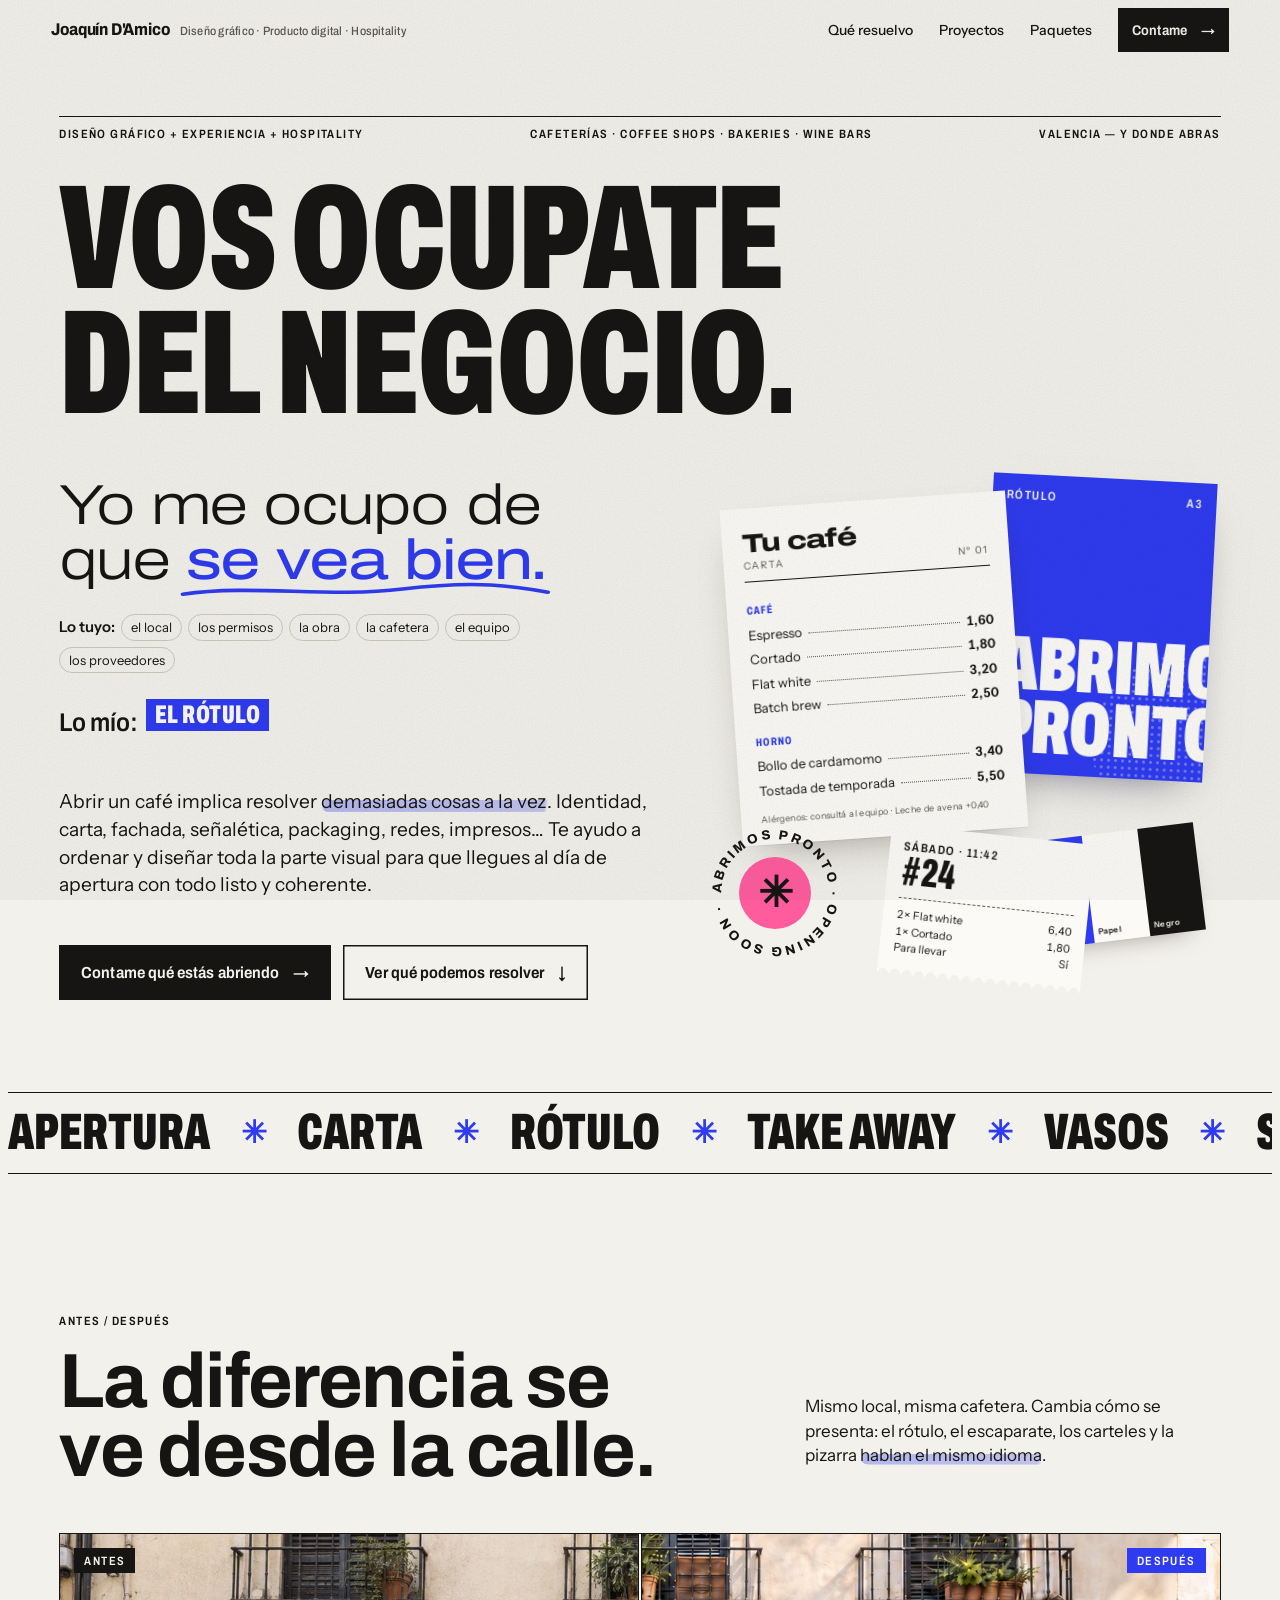
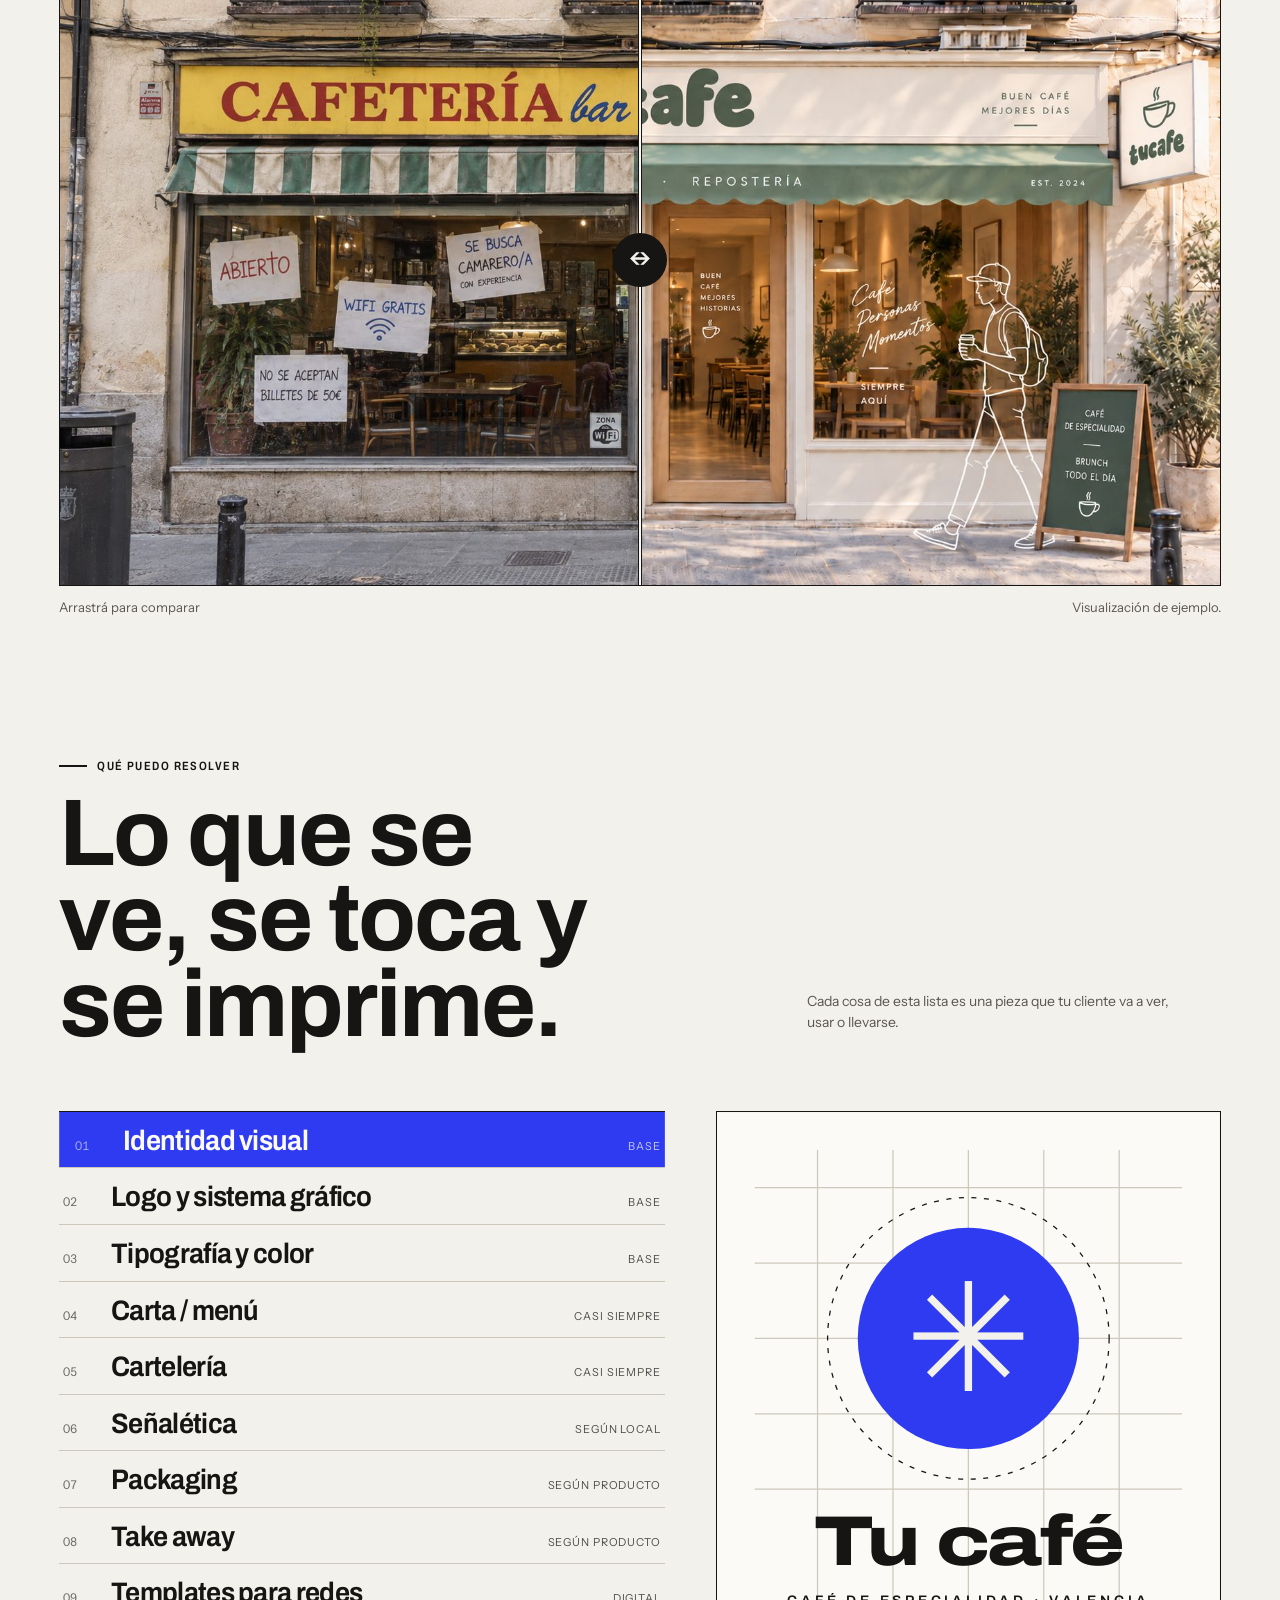
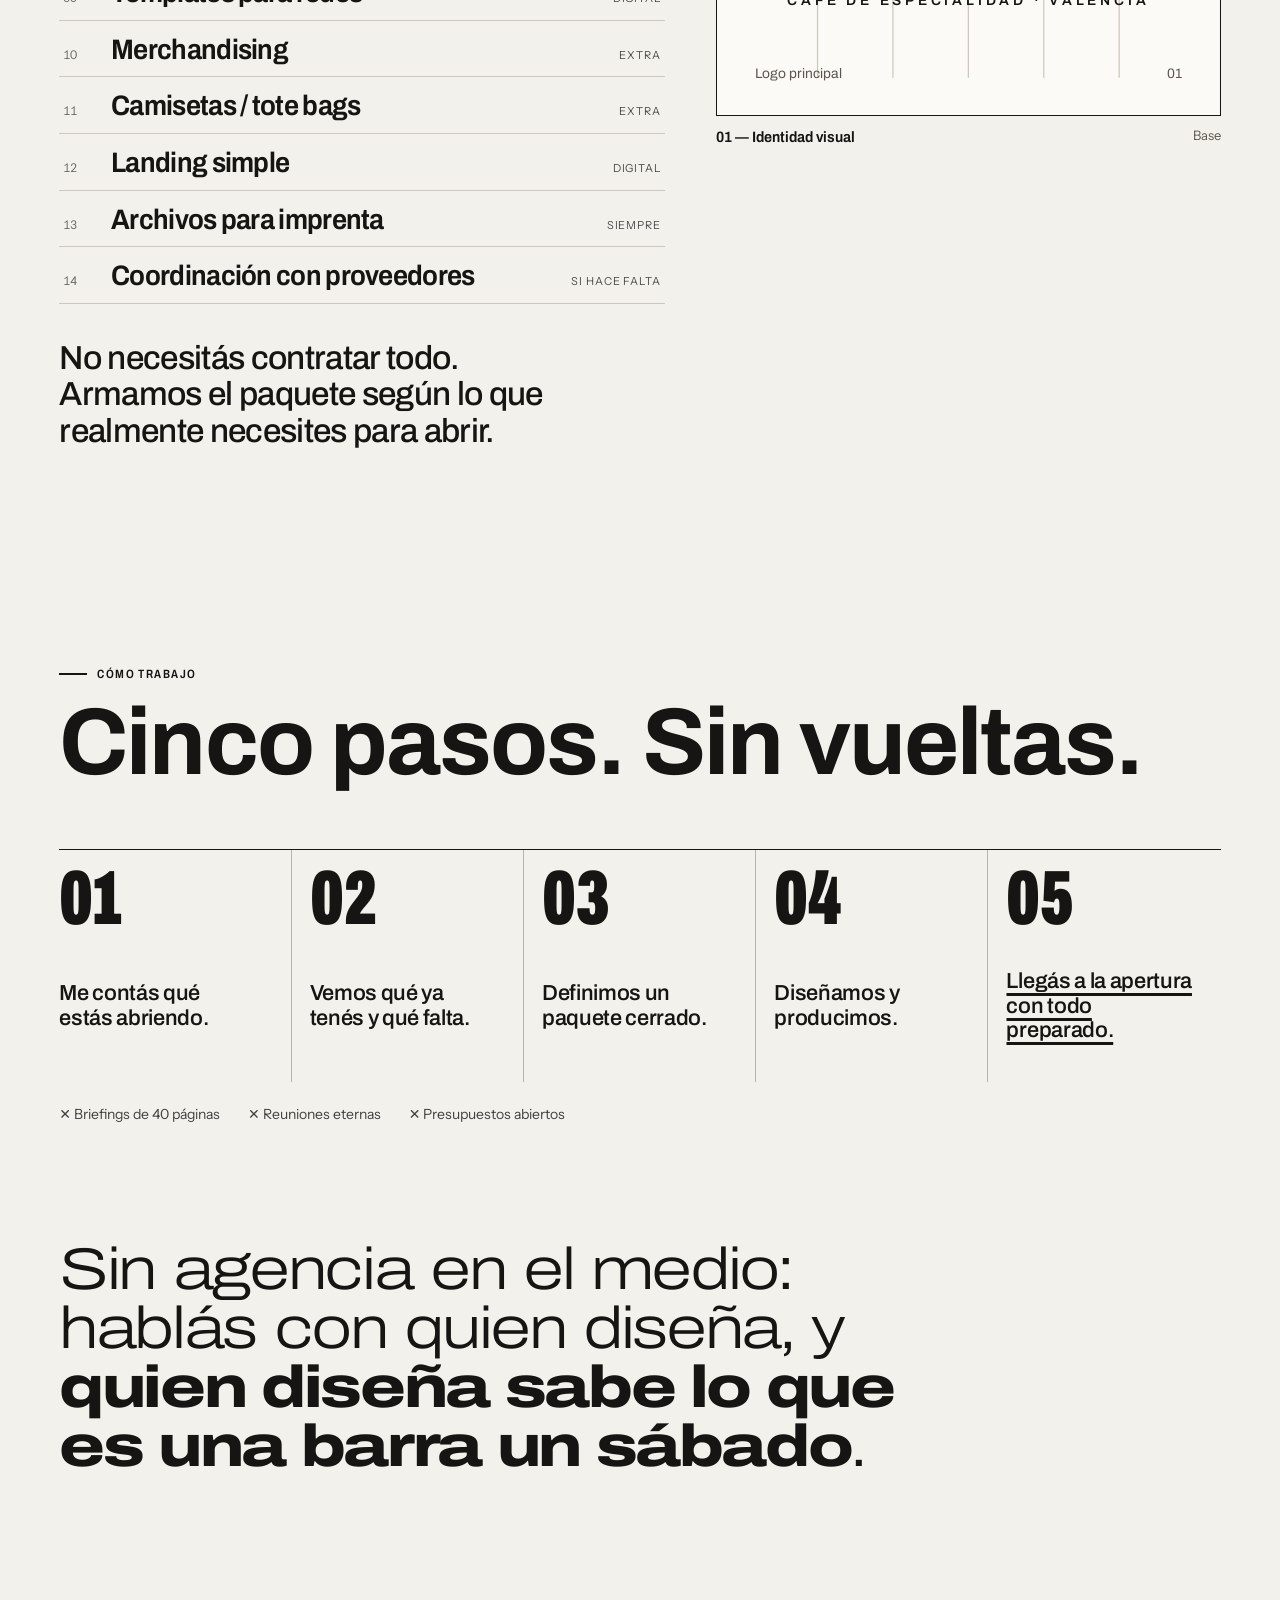
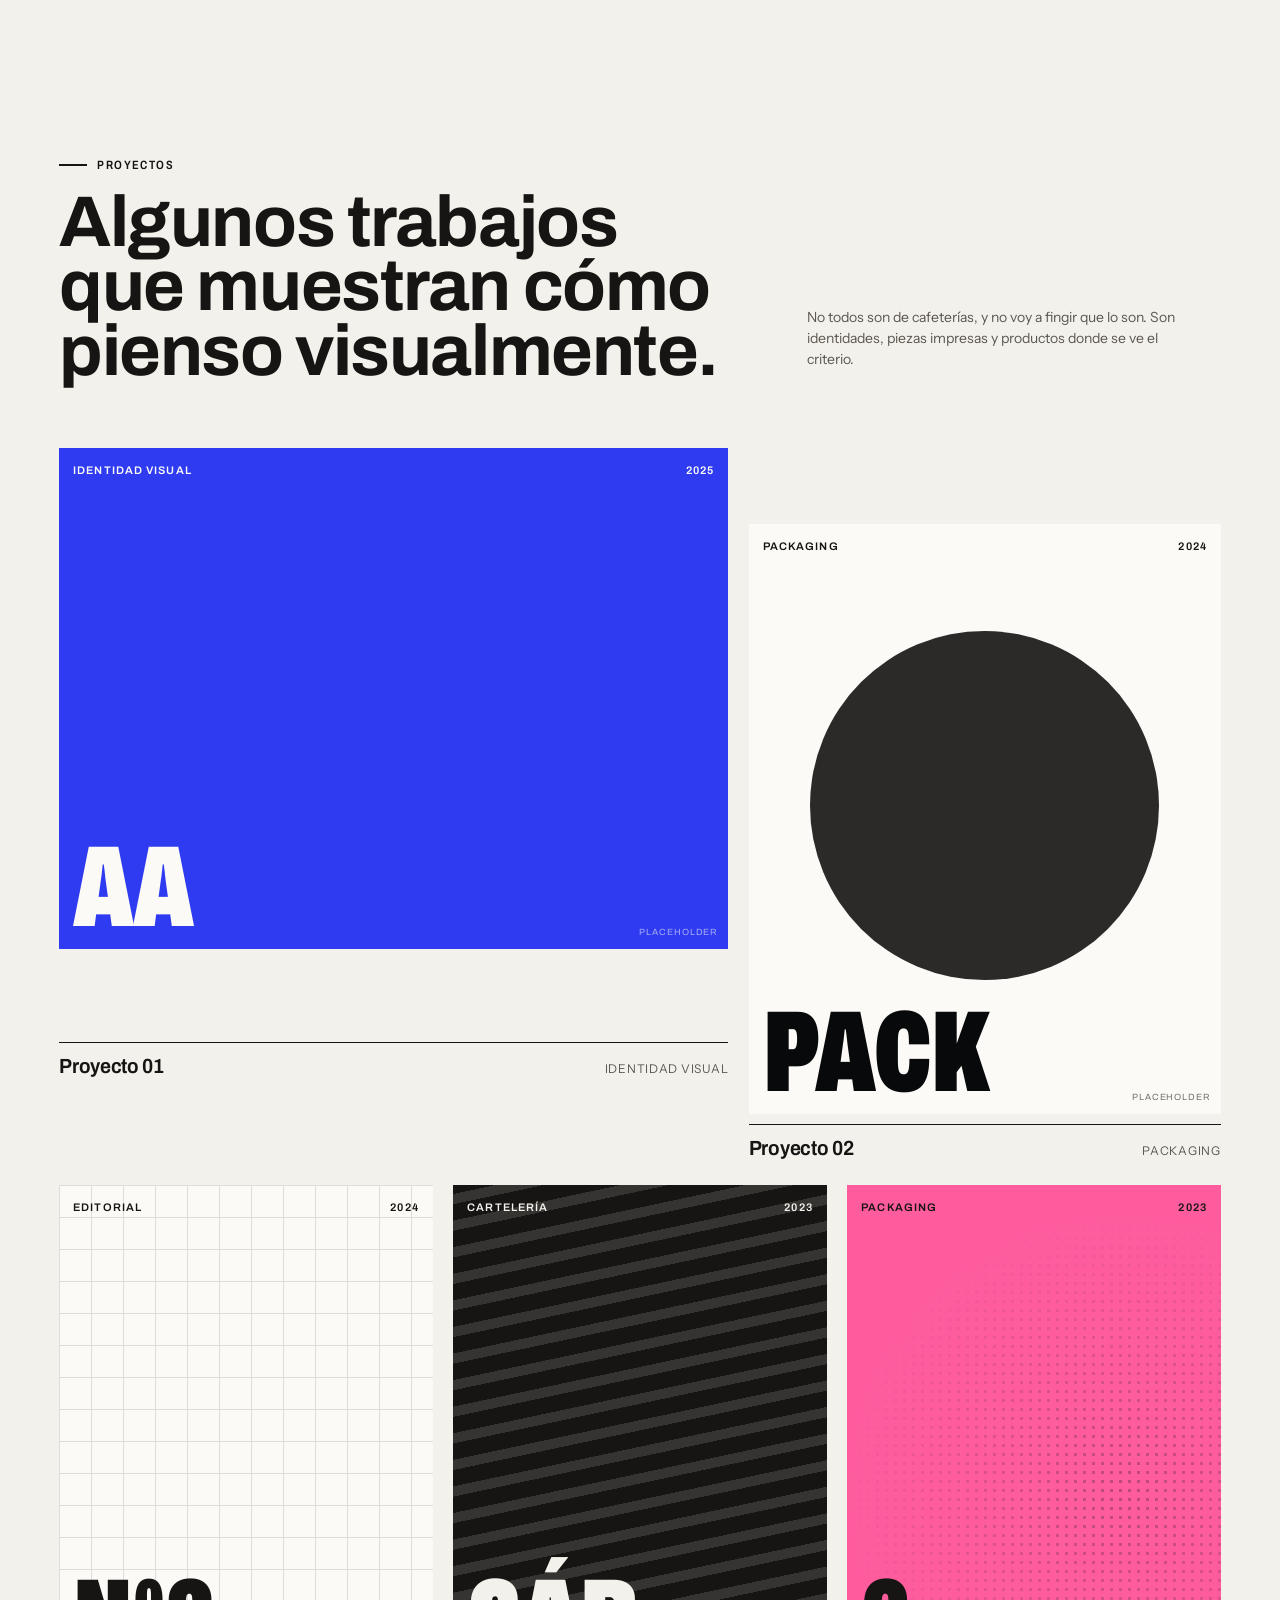
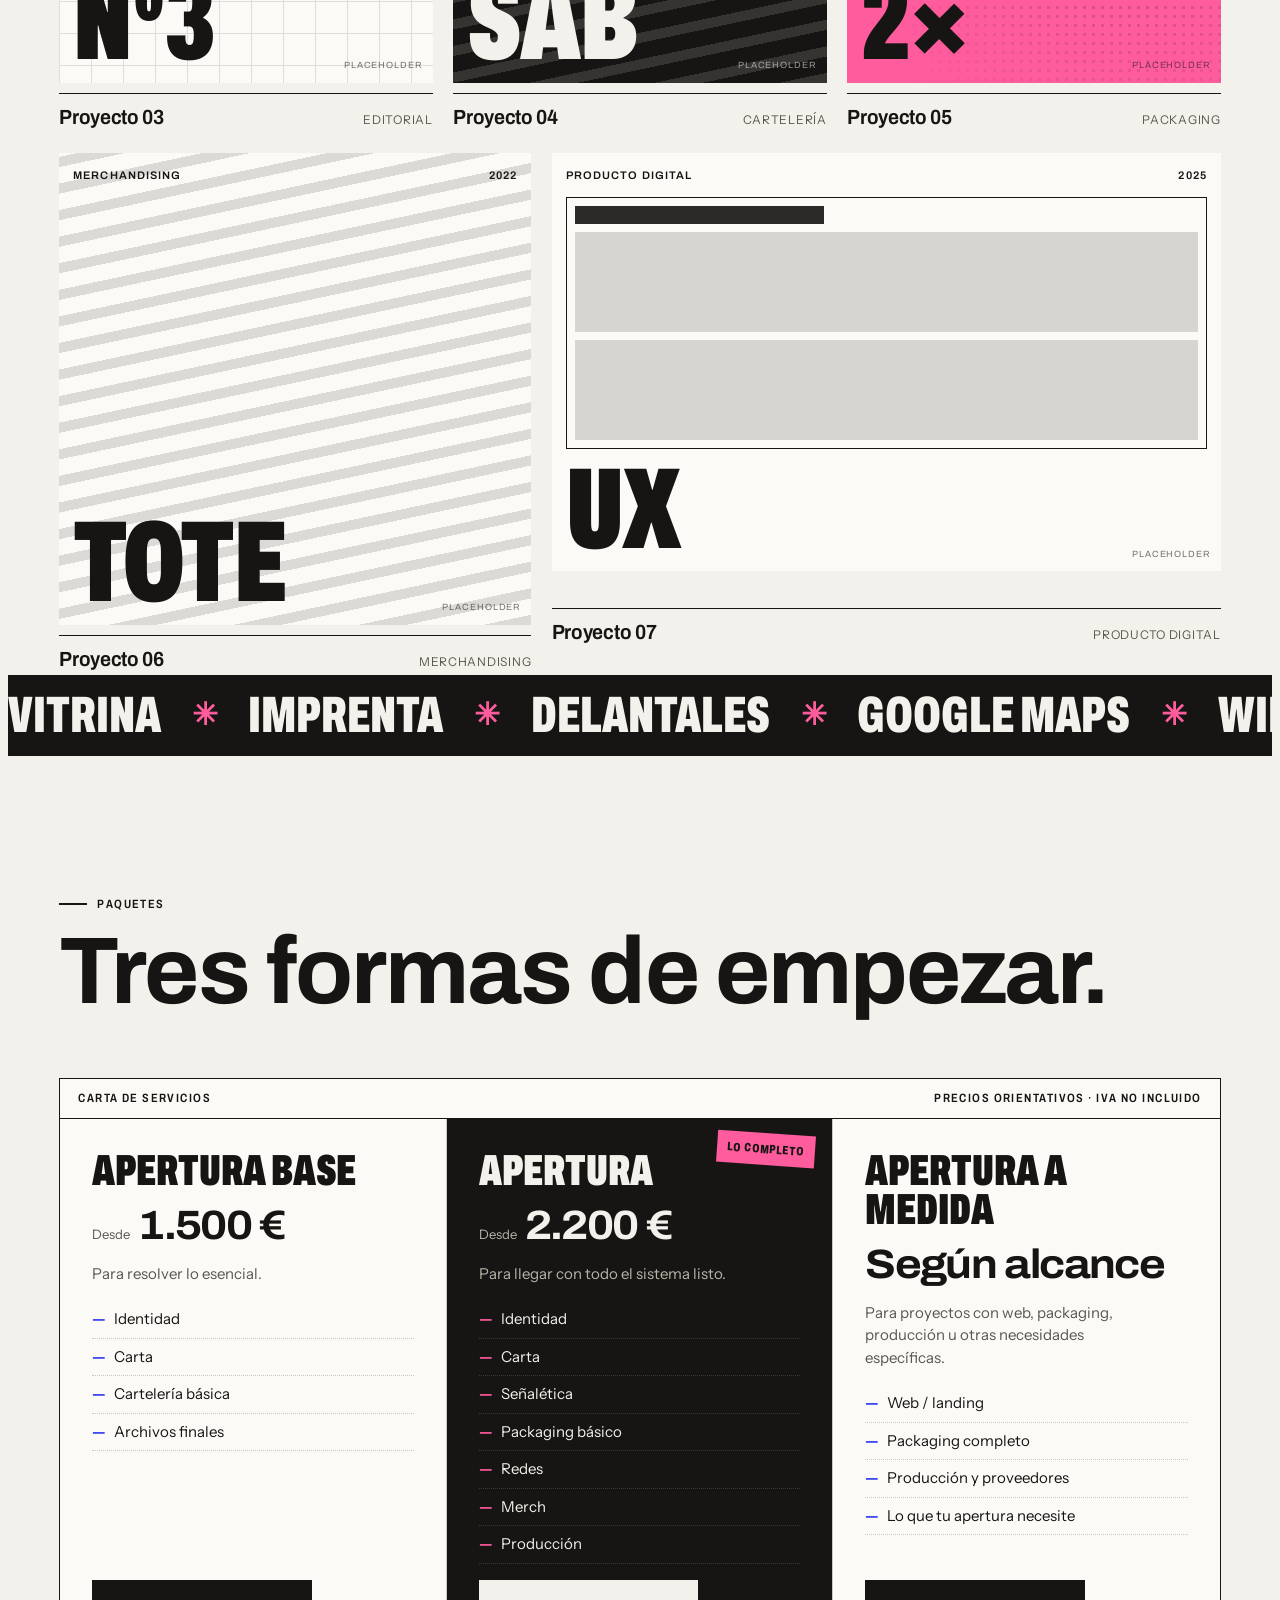
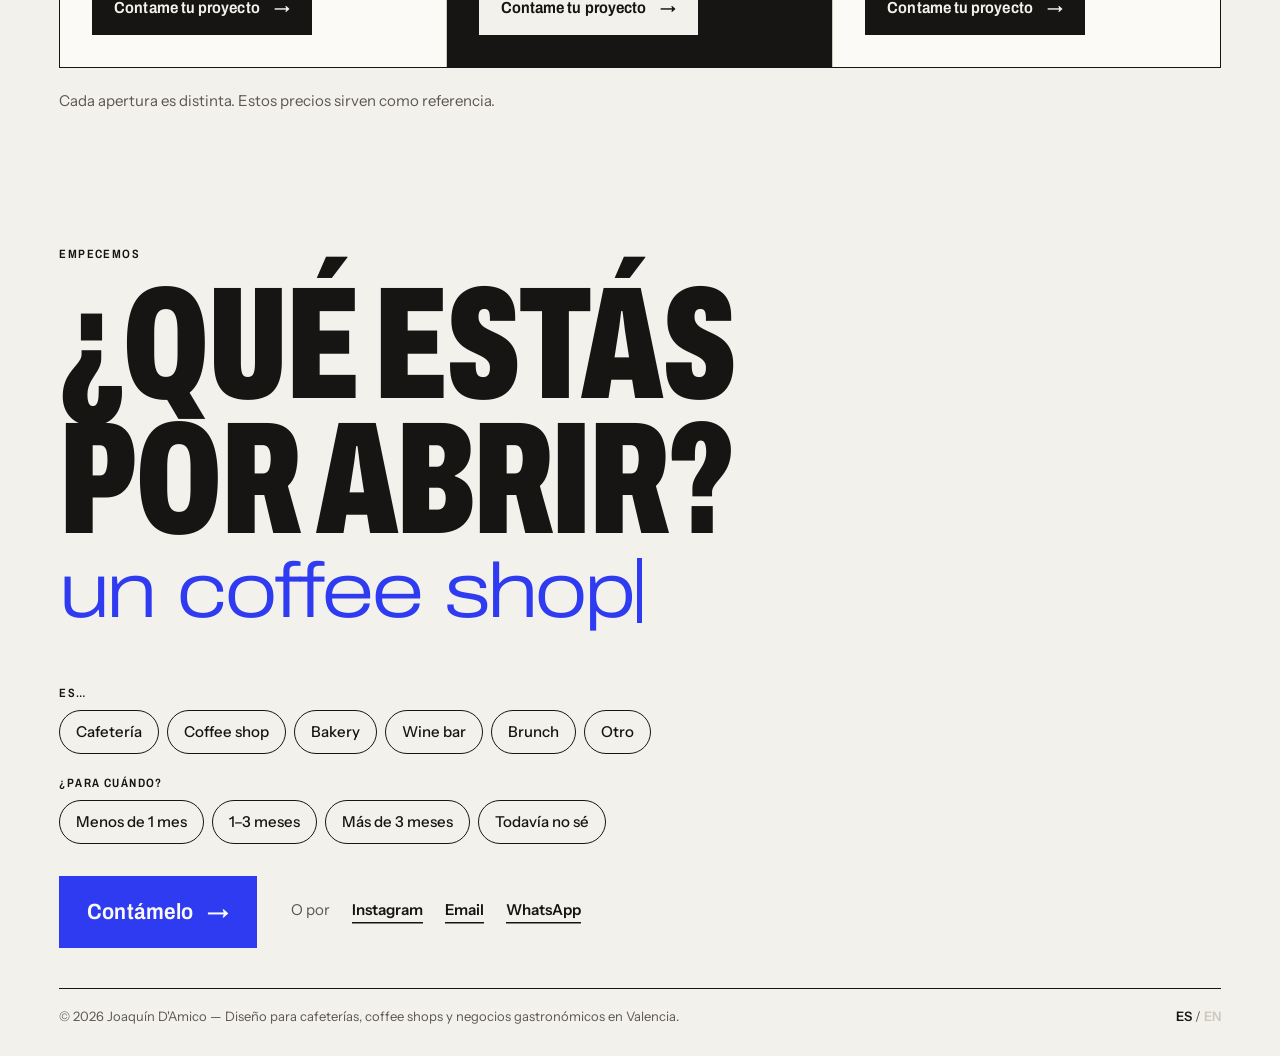
==== corta/index.html @ b20eed71 "Agregar versión reducida "corta" para mostrar en persona Nueva página corta/index.html, mismo patrón" ====
<!doctype html>
<html lang="es">
<head>
<meta charset="utf-8">
<meta name="viewport" content="width=device-width, initial-scale=1, viewport-fit=cover">
<title>Diseño para abrir tu cafetería — Joaquín D'Amico</title>
<meta name="description" content="Identidad, carta, fachada, señalética y packaging para abrir tu cafetería en Valencia. Contame qué estás abriendo.">
<meta name="keywords" content="diseño para cafeterías, branding cafetería, diseño coffee shop, branding gastronómico, diseño para apertura cafetería, Valencia">
<meta property="og:title" content="Vos ocupate del negocio. Yo me ocupo de que se vea bien.">
<meta property="og:description" content="Diseño gráfico + experiencia + hospitality para abrir tu cafetería en Valencia.">
<meta property="og:type" content="website">
<meta property="og:locale" content="es_ES">
<!-- TODO: cambiar por tu dominio real y crear una imagen 1200x630 en img/og.jpg -->
<link rel="canonical" href="https://tudominio.com/corta/">
<meta property="og:url" content="https://tudominio.com/corta/">
<meta property="og:image" content="https://tudominio.com/img/og.jpg">
<meta name="twitter:card" content="summary_large_image">
<meta name="theme-color" content="#F3F1EB">
<link rel="icon" href="data:image/svg+xml,<svg xmlns=%22http://www.w3.org/2000/svg%22 viewBox=%220 0 100 100%22><text y=%22.9em%22 font-size=%2290%22>✳</text></svg>">
<link rel="preconnect" href="https://fonts.googleapis.com">
<link rel="preconnect" href="https://fonts.gstatic.com" crossorigin>
<link rel="stylesheet" href="https://fonts.googleapis.com/css2?family=Archivo:wdth,wght@62..125,300..900&family=Instrument+Sans:ital,wght@0,400..700;1,400&display=swap">
<link rel="stylesheet" href="../css/styles.css">
</head>
<body data-variant="corta">
<div id="app">
  <!-- Versión reducida para mostrar en persona: sin Problema, Checklist, Por qué yo ni Partners. Mantiene Antes/Después y Proyectos. El contenido sigue viniendo de content.js — no hardcodear textos acá ni en main.js. -->
  <header class="site-head" id="head"></header>
  <main id="main"></main>
  <div class="preview" id="preview" aria-hidden="true"></div>
  <div class="toast" id="toast" role="status" aria-live="polite"></div>
</div>
<noscript><p style="padding:24px">Esta web necesita JavaScript. Escribime a hola@tudominio.com</p></noscript>
<script src="../js/content.js"></script>
<script src="../js/illustrations.js"></script>
<script src="../js/main.js"></script>
</body>
</html>
---- css/styles.css ----
/* ============================================================
   TOKENS — cambiá --accent para cambiar el color de toda la web
   ============================================================ */
:root{
  color-scheme: light;
  --paper:#F3F1EB;      /* fondo cálido casi blanco */
  --paper-2:#E8E4DA;
  --sheet:#FBFAF6;      /* papel impreso */
  --ink:#161513;        /* negro tinta */
  --ink-2:#5B574F;
  --rule:#CDC8BB;
  --accent:#2E3BF0;     /* COLOR ACENTO (tinta 1) */
  --ink-b:#FF5C9E;      /* acento rosa, uso puntual */
  --on-accent:#FBFAF6;

  --f-display:"Archivo","Arial Narrow","Helvetica Neue",Arial,sans-serif;
  --f-body:"Instrument Sans",system-ui,-apple-system,"Segoe UI",Roboto,sans-serif;

  --gutter:clamp(16px,4vw,56px);
  --ease:cubic-bezier(.2,.7,.1,1);
  --head-h:60px;
}

*{box-sizing:border-box}
html{scroll-behavior:smooth;-webkit-text-size-adjust:100%}
body{
  background:var(--paper);color:var(--ink);
  font-family:var(--f-body);font-size:16px;line-height:1.5;
  overflow-x:hidden;
}
/* grano de papel */
body::after{
  content:"";position:fixed;inset:0;pointer-events:none;z-index:100;opacity:.07;mix-blend-mode:multiply;
  background-image:url("data:image/svg+xml,%3Csvg xmlns='http://www.w3.org/2000/svg' width='180' height='180'%3E%3Cfilter id='n'%3E%3CfeTurbulence type='fractalNoise' baseFrequency='.9' numOctaves='2' stitchTiles='stitch'/%3E%3CfeColorMatrix values='0 0 0 0 0 0 0 0 0 0 0 0 0 0 0 0 0 0 .9 0'/%3E%3C/filter%3E%3Crect width='180' height='180' filter='url(%23n)'/%3E%3C/svg%3E");
}
a{color:inherit}
button{font:inherit;color:inherit;background:none;border:0;cursor:pointer;padding:0}
:focus-visible{outline:2px solid var(--accent);outline-offset:3px}
::selection{background:var(--accent);color:var(--on-accent)}

.wrap{padding-inline:var(--gutter);max-width:1600px;margin-inline:auto}
section{scroll-margin-top:var(--head-h)}

/* ---------- type ---------- */
.d{font-family:var(--f-display);font-variation-settings:"wdth" 100;letter-spacing:-.02em;line-height:.9;text-wrap:balance;margin:0}
.d-cond{font-variation-settings:"wdth" 62;font-weight:850;text-transform:uppercase;letter-spacing:-.01em}
.d-wide{font-variation-settings:"wdth" 125;font-weight:300;letter-spacing:-.035em}
.lab{font-family:var(--f-display);font-variation-settings:"wdth" 80;font-weight:600;font-size:12px;letter-spacing:.12em;text-transform:uppercase;line-height:1.2}
.small{font-size:14px;color:var(--ink-2);max-width:42ch}
.lead{font-size:clamp(17px,1.5vw,20px);line-height:1.45;max-width:46ch;text-wrap:pretty}
.acc{color:var(--accent)}

.sec-head{display:grid;grid-template-columns:minmax(0,1fr);gap:18px;padding-block:clamp(72px,11vw,150px) clamp(32px,5vw,64px)}
.sec-head .lab{display:flex;gap:10px;align-items:center}
.sec-head .lab::before{content:"";width:28px;height:2px;background:currentColor}
.h2{font-size:clamp(40px,7.4vw,118px)}

/* ---------- buttons ---------- */
.btn{
  --bg:var(--ink);--fg:var(--paper);
  position:relative;display:inline-flex;align-items:center;gap:14px;
  padding:16px 22px 15px;background:var(--bg);color:var(--fg);text-decoration:none;
  font-family:var(--f-display);font-variation-settings:"wdth" 90;font-weight:650;font-size:16px;letter-spacing:.005em;
  border-radius:0;overflow:hidden;isolation:isolate;
  transition:color .3s;
}
.btn::before{content:"";position:absolute;inset:0;background:var(--accent);z-index:-1;transform:scaleX(0);transform-origin:left;transition:transform .45s var(--ease)}
.btn:hover::before,.btn:focus-visible::before{transform:scaleX(1)}
.btn:hover{color:var(--on-accent)}
.btn .arr{display:inline-block;transition:transform .35s var(--ease)}
.btn-ghost{--bg:transparent;--fg:var(--ink);box-shadow:inset 0 0 0 1.5px var(--ink)}
.btn-accent{--bg:var(--accent);--fg:var(--on-accent)}
.btn-accent::before{background:var(--ink)}
.link-u{font-weight:600;text-decoration:none;background:linear-gradient(currentColor,currentColor) 0 100%/100% 1.5px no-repeat;padding-bottom:2px;transition:background-size .35s var(--ease)}
.link-u:hover{background-size:0 1.5px;background-position:100% 100%}

/* ---------- header ---------- */
.site-head{position:fixed;top:0;left:0;right:0;z-index:50;padding-top:env(safe-area-inset-top,0px);transition:background .3s,box-shadow .3s}
.site-head.scrolled{background:color-mix(in srgb,var(--paper) 88%,transparent);backdrop-filter:blur(8px);-webkit-backdrop-filter:blur(8px);box-shadow:0 1px 0 var(--rule)}
.site-head .wrap{height:var(--head-h);display:flex;align-items:center;justify-content:space-between;gap:16px}
.brand{text-decoration:none;display:flex;align-items:baseline;gap:10px;font-family:var(--f-display);font-weight:750;font-variation-settings:"wdth" 88;font-size:17px;letter-spacing:-.01em;white-space:nowrap}
.brand small{font-weight:500;font-size:12px;color:var(--ink-2);letter-spacing:.02em}
.nav{display:flex;gap:26px;align-items:center}
.nav a.nl{text-decoration:none;font-size:14px;font-weight:500;position:relative}
.nav a.nl::after{content:"";position:absolute;left:0;right:0;bottom:-3px;height:1.5px;background:var(--accent);transform:scaleX(0);transform-origin:right;transition:transform .3s var(--ease)}
.nav a.nl:hover::after{transform:scaleX(1);transform-origin:left}
.nav .btn{padding:10px 14px 9px;font-size:14px;min-height:44px}
@media (max-width:860px){.nav a.nl,.brand small{display:none}}

/* ============ HERO ============ */
.hero{padding-top:calc(var(--head-h) + clamp(18px,4vw,48px));position:relative}
.hero-meta{display:flex;flex-wrap:wrap;gap:8px 28px;justify-content:space-between;border-top:1.5px solid var(--ink);padding-top:10px;margin-bottom:clamp(18px,3vw,36px)}
.hero-title{margin:0}
@media (max-width:640px){.hero-meta span:not(:first-child){display:none}}
.hero-title .l1{display:block;font-size:clamp(58px,11.6vw,196px);line-height:.84}
.hero .l2{display:block;margin:0;font-size:clamp(32px,4.4vw,72px);line-height:.98;max-width:15ch}
.owner{margin:0;font-size:15px;color:var(--ink-2);max-width:48ch;display:flex;flex-wrap:wrap;gap:6px;align-items:center}
.owner s{display:inline-block;border:1px solid var(--rule);padding:3px 9px 2px;border-radius:99px;text-decoration:none;font-size:13px;color:var(--ink)}
.owner b{font-weight:600;color:var(--ink)}
.hero .l2 .mark{position:relative;white-space:nowrap;color:var(--accent);font-weight:450}
.hero .l2 .mark svg{position:absolute;left:-2%;bottom:-.16em;width:104%;height:.36em;overflow:visible}
.hero .l2 .mark path{fill:none;stroke:var(--accent);stroke-width:3.5;stroke-linecap:round;stroke-dasharray:420;stroke-dashoffset:420;animation:draw 1.2s .9s var(--ease) forwards}
@keyframes draw{to{stroke-dashoffset:0}}

.l1 .w{display:inline-block;animation:rise .9s var(--ease) both}
@keyframes rise{from{transform:translateY(40%) rotate(2deg);opacity:0}}

.hero-grid{display:grid;grid-template-columns:minmax(0,1fr);gap:40px;margin-top:clamp(28px,4vw,56px);padding-bottom:clamp(40px,6vw,80px)}
@media (min-width:980px){.hero-grid{grid-template-columns:minmax(0,6fr) minmax(0,5fr);align-items:start}}
.hero-copy{display:grid;gap:26px;align-content:start}
.ticker-line{display:flex;align-items:baseline;flex-wrap:wrap;gap:0 .35em;font-family:var(--f-display);font-variation-settings:"wdth" 90;font-weight:600;font-size:clamp(20px,2vw,26px);letter-spacing:-.01em}
.ticker{display:inline-block;position:relative;height:1.25em;overflow:hidden;vertical-align:-.28em;color:var(--on-accent);background:var(--accent);line-height:1.25em;font-variation-settings:"wdth" 62;font-weight:850;letter-spacing:.02em;text-transform:uppercase;width:var(--tw,6em);transition:width .55s var(--ease)}
.ticker span{position:absolute;left:.32em;top:0;white-space:nowrap;transform:translateY(120%);transition:transform .55s var(--ease)}
.ticker span.on{transform:translateY(0)}
.ticker span.out{transform:translateY(-120%)}
.hl{color:inherit;padding:0 .08em;margin:0 -.08em;border-radius:.2em .5em .3em .6em;background:linear-gradient(100deg,transparent .15em,color-mix(in srgb,var(--accent) 32%,transparent) .3em,color-mix(in srgb,var(--accent) 26%,transparent) calc(100% - .3em),transparent calc(100% - .12em)) 0 92%/0% .62em no-repeat;-webkit-box-decoration-break:clone;box-decoration-break:clone;transition:background-size 1s var(--ease)}
.hl.in{background-size:100% .62em}
.sr-only{position:absolute;width:1px;height:1px;overflow:hidden;clip:rect(0 0 0 0);white-space:nowrap}
.cta-row{display:flex;flex-wrap:wrap;gap:12px;align-items:center}

/* collage */
.collage{position:relative;height:clamp(400px,42vw,580px);max-width:100%}
.piece{position:absolute;transform:translate3d(calc(var(--px,0)*1px),calc(var(--py,0)*1px),0) rotate(var(--r,0deg));transition:transform .5s var(--ease);will-change:transform}
.p-menu{left:4%;top:4%;width:min(56%,300px);background:var(--sheet);padding:22px 20px 18px;box-shadow:0 1px 0 rgba(0,0,0,.05),0 18px 40px -22px rgba(30,25,15,.45);--r:-4deg}
.p-menu h4{margin:0 0 2px;font-family:var(--f-display);font-variation-settings:"wdth" 125;font-weight:800;font-size:26px;letter-spacing:-.04em;line-height:1}
.p-menu .sub{font-size:10px;letter-spacing:.14em;text-transform:uppercase;color:var(--ink-2);display:flex;justify-content:space-between;border-bottom:1.5px solid var(--ink);padding-bottom:8px;margin-bottom:10px}
.p-menu dl{margin:0;display:grid;gap:5px;font-size:13px}
.p-menu dl div{display:flex;gap:6px;align-items:baseline}
.p-menu dt{white-space:nowrap}
.p-menu dd{margin:0;margin-left:auto;font-variant-numeric:tabular-nums;font-weight:600}
.p-menu dl div::after{content:"";order:1;flex:1;border-bottom:1px dotted var(--ink-2);transform:translateY(-3px)}
.p-menu dt{order:0}.p-menu dd{order:2;margin-left:0}
.p-menu .cat{font-family:var(--f-display);font-variation-settings:"wdth" 70;font-weight:750;text-transform:uppercase;font-size:11px;letter-spacing:.1em;color:var(--accent);margin:10px 0 2px}
.p-menu .cat::after{display:none}
.p-menu .alg{margin-top:12px;font-size:9px;color:var(--ink-2);letter-spacing:.04em}

.p-poster{right:2%;top:0;width:min(44%,250px);aspect-ratio:3/4;background:var(--accent);color:var(--on-accent);padding:14px;display:flex;flex-direction:column;justify-content:space-between;--r:3deg;box-shadow:0 18px 40px -22px rgba(20,20,60,.6);overflow:hidden}
.p-poster b{font-family:var(--f-display);font-variation-settings:"wdth" 62;font-weight:900;font-size:clamp(46px,6vw,82px);line-height:.82;text-transform:uppercase;letter-spacing:-.01em}
.p-poster .lab{display:flex;justify-content:space-between}
.p-poster::after{content:"";position:absolute;right:-30%;bottom:-18%;width:80%;aspect-ratio:1;border-radius:50%;background:radial-gradient(circle,var(--on-accent) 1.2px,transparent 1.6px) 0 0/7px 7px;opacity:.35}

.p-ticket{left:34%;bottom:6%;width:min(40%,210px);background:var(--sheet);padding:14px 14px 18px;font-size:11px;--r:6deg;box-shadow:0 18px 30px -20px rgba(30,25,15,.5);
  -webkit-mask:radial-gradient(circle 5px at 50% 100%,transparent 98%,#000) 0 0/12px 100% repeat-x;mask:radial-gradient(circle 5px at 50% 100%,transparent 98%,#000) 0 0/12px 100% repeat-x}
.p-ticket .big{font-family:var(--f-display);font-variation-settings:"wdth" 62;font-weight:850;font-size:40px;line-height:.9}
.p-ticket hr{border:0;border-top:1px dashed var(--ink-2);margin:8px 0}
.p-ticket .row{display:flex;justify-content:space-between;font-variant-numeric:tabular-nums}

.p-swatch{right:4%;bottom:14%;display:flex;--r:-7deg;box-shadow:0 14px 26px -18px rgba(30,25,15,.5)}
.p-swatch span{width:clamp(38px,4.4vw,56px);height:clamp(78px,8.5vw,108px);display:flex;align-items:flex-end;padding:5px;font-size:8px;letter-spacing:.06em;font-weight:600}
.p-sticker{left:-1%;bottom:10%;width:clamp(104px,11vw,138px);aspect-ratio:1;--r:0deg}
.p-sticker .ring{position:absolute;inset:0;animation:spin 18s linear infinite}
.p-sticker .ring text{font-family:var(--f-display);font-weight:750;font-size:11.5px;letter-spacing:.18em;fill:var(--ink)}
.p-sticker .core{position:absolute;inset:24%;border-radius:50%;background:var(--ink-b);display:grid;place-items:center;color:var(--ink);font-family:var(--f-display);font-weight:900;font-size:clamp(30px,3.4vw,42px);line-height:1;transform:rotate(var(--aim,0deg));transition:transform .2s linear}
@keyframes spin{to{transform:rotate(360deg)}}

/* ============ MARQUEE ============ */
.marquee{border-block:1.5px solid var(--ink);overflow:hidden;background:var(--paper);padding-block:14px;position:relative}
.marquee-track{display:flex;width:max-content;animation:mq 38s linear infinite}
.marquee.rev .marquee-track{animation-direction:reverse;animation-duration:44s}
.marquee-track span{font-family:var(--f-display);font-variation-settings:"wdth" 62;font-weight:850;font-size:clamp(28px,4vw,54px);text-transform:uppercase;line-height:1;padding-right:.6em;white-space:nowrap;display:flex;align-items:center;gap:.6em}
.marquee-track span::after{content:"✳";color:var(--accent);font-size:.6em}
.marquee.alt{background:var(--ink);color:var(--paper);border-color:var(--ink)}
.marquee.alt span::after{color:var(--ink-b)}
@keyframes mq{to{transform:translateX(-50%)}}
.marquee:hover .marquee-track{animation-play-state:paused}

/* ============ PROBLEMA ============ */
.problem{position:relative;height:280vh}
.problem-stage{position:sticky;top:0;height:100vh;height:100svh;overflow:hidden;display:flex;flex-direction:column}
.problem-stage .wrap{width:100%;padding-top:calc(var(--head-h) + 20px);position:relative;z-index:2}
.problem h2{font-size:clamp(38px,6vw,96px);max-width:19ch;opacity:var(--to,1)}
.problem .lab{margin-bottom:14px;display:block}
.tags{position:absolute;left:var(--gutter);right:var(--gutter);top:var(--tt,45%);bottom:28px;z-index:1}
.tag{
  position:absolute;left:calc(var(--x)*1%);top:calc(var(--y)*1%);
  transform:translate(calc(var(--x)*-1%),-50%) translate3d(var(--dx,0px),var(--dy,0px),0) rotate(var(--r)) scale(var(--s,1));
  opacity:var(--o,1);
  background:var(--sheet);border:1.5px solid var(--ink);padding:9px 14px 8px;
  font-family:var(--f-display);font-variation-settings:"wdth" 85;font-weight:600;font-size:clamp(15px,1.9vw,26px);white-space:nowrap;letter-spacing:-.01em;
  box-shadow:3px 3px 0 var(--ink);
}
.tag::before{content:"";display:inline-block;width:.55em;height:.55em;border:1.5px solid currentColor;margin-right:.45em;vertical-align:.02em}
.tag.dim{color:var(--ink-2);border-color:var(--rule);box-shadow:none;text-decoration:line-through;text-decoration-thickness:1.5px}
.tag.dim::before{border-color:var(--rule)}
.tag.hot{background:var(--accent);color:var(--on-accent);border-color:var(--accent);box-shadow:3px 3px 0 var(--ink)}
.tag.hot::before{background:var(--on-accent)}
.design-reveal{position:absolute;left:50%;top:var(--dt,62%);transform:translate(-50%,-50%) scale(var(--ds,1));opacity:var(--do,1);z-index:3;text-align:center;pointer-events:none;width:100%;padding-inline:var(--gutter)}
.design-reveal .lab{font-size:clamp(13px,1.4vw,16px);margin-bottom:8px}
.design-reveal b{display:block;font-family:var(--f-display);font-variation-settings:"wdth" 125;font-weight:900;font-size:clamp(64px,16vw,250px);line-height:.85;letter-spacing:-.05em;color:var(--accent)}
.design-reveal p{margin:14px auto 0;max-width:36ch;font-size:clamp(15px,1.4vw,18px)}
.problem.static{height:auto}
.problem.static .problem-stage{position:relative;height:auto;padding-bottom:60px}
.problem.static .tags{position:relative;left:auto;right:auto;top:auto;bottom:auto;display:flex;flex-wrap:wrap;gap:10px;padding:30px var(--gutter)}
.problem.static .tag{position:relative;left:auto;top:auto;transform:rotate(var(--r))}
.problem.static .design-reveal{position:relative;left:auto;top:auto;transform:none;margin-top:20px}

/* ============ SERVICIOS ============ */
.services-intro{display:grid;gap:24px}
@media (min-width:900px){.services-intro{grid-template-columns:minmax(0,7fr) minmax(0,4fr);align-items:end}}
.svc-layout{display:grid;grid-template-columns:minmax(0,1fr);gap:0 clamp(28px,4vw,72px);align-items:start}
@media (min-width:900px){.svc-layout{grid-template-columns:minmax(0,6fr) minmax(0,5fr)}}
.svc-panel{position:sticky;top:calc(env(safe-area-inset-top,0px) + var(--head-h));z-index:5;background:var(--paper);padding-block:8px 12px;order:-1}
@media (min-width:900px){.svc-panel{order:0;top:calc(env(safe-area-inset-top,0px) + var(--head-h) + 24px);padding:0;background:none}}
.svc-stage{position:relative;height:clamp(200px,30vh,260px);max-width:100%;overflow:hidden;border:1.5px solid var(--ink);background:var(--paper-2)}
@media (min-width:900px){.svc-stage{height:auto;aspect-ratio:5/6;max-height:calc(100vh - var(--head-h) - 120px)}}
.svc-stage .pc{position:absolute;inset:0;opacity:0;transform:scale(1.04) rotate(.6deg);transition:opacity .45s var(--ease),transform .7s var(--ease)}
.svc-stage .pc.on{opacity:1;transform:none}
.svc-stage svg{width:100%;height:100%;display:block}
.svc-cap{display:flex;justify-content:space-between;gap:12px;padding-top:10px;font-size:13px}
.svc-cap b{font-family:var(--f-display);font-variation-settings:"wdth" 92;font-weight:650;font-size:15px}
.svc-cap span{color:var(--ink-2)}
.svc-list{list-style:none;margin:0;padding:0;display:grid;grid-template-columns:minmax(0,1fr);border-top:1.5px solid var(--ink)}
.svc{position:relative;border-bottom:1px solid var(--rule);overflow:hidden}
.svc-in{position:relative;display:grid;grid-template-columns:36px minmax(0,1fr) auto;gap:12px;align-items:baseline;padding:14px 4px 12px;cursor:default;z-index:1;transition:color .3s,padding .45s var(--ease)}
.svc::before{content:"";position:absolute;inset:0;background:var(--accent);clip-path:inset(0 100% 0 0);transition:clip-path .55s var(--ease)}
.svc.on::before{clip-path:inset(0 0 0 0)}
.svc.on .svc-in{color:var(--on-accent);padding-left:16px}
.svc{cursor:pointer}
.svc-n{font-size:12px;font-variant-numeric:tabular-nums;color:inherit;opacity:.6}
.svc-name{font-family:var(--f-display);font-variation-settings:"wdth" 92;font-weight:650;font-size:clamp(21px,2.2vw,32px);letter-spacing:-.025em;line-height:1.05}
.svc-tag{font-size:11px;letter-spacing:.08em;text-transform:uppercase;white-space:nowrap;opacity:.75}
.svc-note{display:flex;flex-wrap:wrap;gap:20px 40px;align-items:center;justify-content:space-between;padding-block:36px 0}
.svc-note p{font-family:var(--f-display);font-variation-settings:"wdth" 100;font-weight:500;font-size:clamp(22px,2.6vw,36px);line-height:1.1;letter-spacing:-.02em;margin:0;max-width:26ch}
.preview{position:fixed;left:0;top:0;z-index:40;width:220px;aspect-ratio:4/5;pointer-events:none;opacity:0;transform:translate3d(var(--mx,0),var(--my,0),0) rotate(var(--pr,-4deg)) scale(.85);transition:opacity .25s,transform .35s var(--ease);box-shadow:0 30px 50px -25px rgba(0,0,0,.5)}
.preview.on{opacity:1;transform:translate3d(var(--mx,0),var(--my,0),0) rotate(var(--pr,-4deg)) scale(1)}
@media (hover:none){.preview{display:none}}

/* placeholder art (se reemplaza por imágenes reales) */
.art{position:absolute;inset:0;overflow:hidden;display:flex;flex-direction:column;justify-content:space-between;padding:14px;font-family:var(--f-display);background:var(--bg,var(--paper-2));color:var(--fg,var(--ink))}
.art img{position:absolute;inset:0;width:100%;height:100%;object-fit:cover}
.art .big{font-variation-settings:"wdth" 62;font-weight:900;text-transform:uppercase;line-height:.82;font-size:var(--fs,clamp(60px,9vw,150px));letter-spacing:-.01em}
.art .cap{font-size:11px;letter-spacing:.1em;text-transform:uppercase;font-weight:600;display:flex;justify-content:space-between;gap:10px;position:relative}
.art.poster{--bg:var(--accent);--fg:var(--on-accent)}
.art.ink{--bg:var(--ink);--fg:var(--paper)}
.art.pink{--bg:var(--ink-b);--fg:var(--ink)}
.art.sheet{--bg:var(--sheet)}
.art.halftone::before{content:"";position:absolute;inset:-10%;background:radial-gradient(circle,currentColor 1.5px,transparent 2px) 0 0/9px 9px;opacity:.28;-webkit-mask:radial-gradient(circle at 70% 60%,#000 0,transparent 60%);mask:radial-gradient(circle at 70% 60%,#000 0,transparent 60%)}
.art.stripes::before{content:"";position:absolute;inset:0;background:repeating-linear-gradient(-12deg,currentColor 0 10px,transparent 10px 26px);opacity:.14}
.art.circle::before{content:"";position:absolute;width:74%;aspect-ratio:1;border-radius:50%;left:13%;top:18%;background:currentColor;opacity:.9}
.art.circle .big{position:relative;mix-blend-mode:difference;color:var(--paper)}
.art.gridart::before{content:"";position:absolute;inset:0;background:linear-gradient(currentColor 1px,transparent 1px) 0 0/100% 32px,linear-gradient(90deg,currentColor 1px,transparent 1px) 0 0/32px 100%;opacity:.12}
.art.ui .screen{position:relative;flex:1;margin:14px 0;border:1.5px solid currentColor;display:grid;grid-template-rows:18px 1fr 1fr;gap:8px;padding:8px}
.art.ui .screen i{display:block;background:currentColor;opacity:.16}
.art.ui .screen i:first-child{opacity:.9;width:40%}
.art .wm{position:absolute;right:10px;bottom:10px;font-size:9px;letter-spacing:.1em;text-transform:uppercase;opacity:.6}

/* ============ CHECKLIST ============ */
.checklist{background:var(--sheet);border-block:1.5px solid var(--ink);position:relative}
.cl-layout{display:grid;grid-template-columns:minmax(0,1fr);gap:40px;padding-block:clamp(64px,9vw,120px)}
@media (min-width:1000px){.cl-layout{grid-template-columns:minmax(0,4fr) minmax(0,7fr);gap:clamp(40px,5vw,90px)}}
.cl-aside{align-self:start;display:grid;gap:22px}
@media (min-width:1000px){.cl-aside{position:sticky;top:calc(env(safe-area-inset-top,0px) + var(--head-h) + 24px)}}
.cl-aside h2{font-size:clamp(34px,4.4vw,64px);line-height:.95}
.counter{border-top:1.5px solid var(--ink);padding-top:16px;display:grid;gap:10px}
.counter .num{font-family:var(--f-display);font-variation-settings:"wdth" 62;font-weight:900;font-size:clamp(84px,10vw,150px);line-height:.8;font-variant-numeric:tabular-nums;display:flex;align-items:baseline;gap:.08em}
.counter .num small{font-size:.38em;color:var(--ink-2);font-weight:700}
.counter .num .n{display:inline-block;color:var(--accent)}
.counter .num .n.bump{animation:bump .45s var(--ease)}
@keyframes bump{40%{transform:translateY(-10%) rotate(-4deg) scale(1.08)}}
.meter{height:10px;border:1.5px solid var(--ink);position:relative;overflow:hidden}
.meter i{position:absolute;inset:0;background:var(--accent);transform-origin:left;transform:scaleX(var(--p,0));transition:transform .6s var(--ease)}
.counter .sent{font-size:17px;margin:0}
.counter .msg{font-family:var(--f-display);font-variation-settings:"wdth" 100;font-weight:700;font-size:clamp(22px,2.2vw,30px);letter-spacing:-.02em;line-height:1.05;margin:0;min-height:1.1em;transition:opacity .3s}
.cl-actions{display:flex;flex-wrap:wrap;gap:12px 18px;align-items:center}
.cl-reset{font-size:13px;color:var(--ink-2);text-decoration:underline;text-underline-offset:3px}

.cl-grid{display:grid;grid-template-columns:minmax(0,1fr);gap:0 var(--gutter)}
@media (min-width:640px){.cl-grid{grid-template-columns:repeat(2,minmax(0,1fr))}}
.cl-cat{border-top:1.5px solid var(--ink);padding-bottom:14px;break-inside:avoid}
.cl-head{width:100%;display:grid;grid-template-columns:minmax(0,1fr) auto 18px;align-items:center;gap:12px;padding:14px 0 10px;text-align:left}
.cl-head .name{font-family:var(--f-display);font-variation-settings:"wdth" 62;font-weight:850;font-size:26px;text-transform:uppercase;letter-spacing:.01em;line-height:1}
.cl-head .cnt{font-size:13px;font-variant-numeric:tabular-nums;color:var(--ink-2)}
.cl-head .cnt.full{color:var(--accent);font-weight:700}
.cl-head .chev{width:12px;height:12px;border-right:2px solid var(--ink);border-bottom:2px solid var(--ink);transform:rotate(45deg) translateY(-3px);transition:transform .3s var(--ease)}
.cl-cat.closed .chev{transform:rotate(-45deg)}
.cl-items{list-style:none;margin:0;padding:0;display:grid;grid-template-rows:1fr;transition:grid-template-rows .4s var(--ease)}
.cl-items>div{overflow:hidden;min-height:0}
.cl-cat.closed .cl-items{grid-template-rows:0fr}
.cl-item{display:flex;align-items:center;gap:12px;padding:9px 0;cursor:pointer;min-height:44px;-webkit-tap-highlight-color:transparent;user-select:none}
.cl-item input{position:absolute;opacity:0;width:1px;height:1px}
.cl-item .box{position:relative;flex:none;width:24px;height:24px;border:1.5px solid var(--ink);background:var(--sheet);transition:background .25s,transform .25s var(--ease)}
.cl-item .box svg{position:absolute;inset:-5px -8px -3px -3px;width:calc(100% + 11px);height:calc(100% + 8px);overflow:visible}
.cl-item .box path{fill:none;stroke:var(--accent);stroke-width:3.2;stroke-linecap:round;stroke-linejoin:round;stroke-dasharray:40;stroke-dashoffset:40;transition:stroke-dashoffset .35s var(--ease)}
.cl-item input:checked+.box path{stroke-dashoffset:0}
.cl-item input:checked+.box{transform:rotate(-4deg)}
.cl-item .txt{font-size:16px;position:relative;transition:color .3s}
.cl-item .txt::after{content:"";position:absolute;left:-2px;right:-2px;top:55%;height:1.5px;background:var(--ink-2);transform:scaleX(0);transform-origin:left;transition:transform .35s var(--ease)}
.cl-item input:checked~.txt{color:var(--ink-2)}
.cl-item input:checked~.txt::after{transform:scaleX(1)}
.cl-item input:focus-visible+.box{outline:2px solid var(--accent);outline-offset:3px}
.cl-item:hover .box{transform:rotate(3deg)}

.cl-dock{display:none}
@media (max-width:999px){
  .cl-dock{display:flex;position:sticky;bottom:0;z-index:20;margin-inline:calc(var(--gutter)*-1);padding:12px var(--gutter) calc(12px + env(safe-area-inset-bottom,0px));background:var(--ink);color:var(--paper);align-items:center;justify-content:space-between;gap:12px;transform:translateY(110%);transition:transform .4s var(--ease)}
  .cl-dock.show{transform:none}
  .cl-dock .dnum{font-family:var(--f-display);font-variation-settings:"wdth" 62;font-weight:850;font-size:30px;line-height:1;font-variant-numeric:tabular-nums}
  .cl-dock .dnum small{font-size:14px;opacity:.6;font-weight:600}
  .cl-dock .dmsg{font-size:12px;opacity:.8;line-height:1.2}
  .cl-dock .btn{padding:11px 14px 10px;font-size:14px}
}

/* ============ PROCESO ============ */
.steps{list-style:none;margin:0;padding:0;display:grid;grid-template-columns:minmax(0,1fr);border-top:1.5px solid var(--ink);counter-reset:s}
@media (min-width:820px){.steps{grid-template-columns:repeat(5,minmax(0,1fr))}}
.step{padding:18px 18px 34px 0;border-bottom:1px solid var(--rule);display:grid;grid-template-columns:auto minmax(0,1fr);gap:16px;align-items:baseline}
@media (min-width:820px){.step{border-bottom:0;border-right:1px solid var(--rule);padding:18px 18px 40px;grid-template-columns:minmax(0,1fr);gap:40px}.step:first-child{padding-left:0}.step:last-child{border-right:0}}
.step .sn{font-family:var(--f-display);font-variation-settings:"wdth" 62;font-weight:900;font-size:clamp(52px,6vw,96px);line-height:.8;color:var(--ink);transition:color .3s,transform .5s var(--ease);display:inline-block}
.step:hover .sn{color:var(--accent);transform:rotate(-6deg)}
.step p{margin:0;font-family:var(--f-display);font-variation-settings:"wdth" 100;font-weight:550;font-size:clamp(19px,1.7vw,24px);line-height:1.12;letter-spacing:-.015em;max-width:16ch}
.step:last-child p{color:var(--accent)}
.proc-note{display:flex;flex-wrap:wrap;gap:10px 28px;padding-block:22px 0;font-size:14px;color:var(--ink-2)}
.proc-note span::before{content:"✕ ";color:var(--accent);font-weight:700}

/* ============ PROYECTOS ============ */
.pj-grid{display:grid;grid-template-columns:repeat(12,minmax(0,1fr));gap:clamp(12px,1.6vw,24px)}
.pj{grid-column:span 12;position:relative;text-align:left;display:grid;gap:10px}
.pj .frame{position:relative;aspect-ratio:var(--ar,4/3);max-width:100%;overflow:hidden;background:var(--paper-2)}
.pj .frame .layer{position:absolute;inset:0;transition:transform .8s var(--ease)}
.pj .frame .alt{clip-path:circle(0% at var(--hx,50%) var(--hy,50%));transition:clip-path .6s var(--ease)}
.pj:hover .frame .alt,.pj:focus-visible .frame .alt{clip-path:circle(150% at var(--hx,50%) var(--hy,50%))}
.pj:hover .frame .base{transform:scale(1.04)}
.pj .meta{display:flex;justify-content:space-between;gap:12px;align-items:baseline;border-top:1px solid var(--ink);padding-top:8px}
.pj .meta b{font-family:var(--f-display);font-variation-settings:"wdth" 92;font-weight:650;font-size:clamp(18px,1.6vw,22px);letter-spacing:-.015em}
.pj .meta span{font-size:12px;color:var(--ink-2);letter-spacing:.06em;text-transform:uppercase;white-space:nowrap}
.pj .open{position:absolute;right:12px;top:12px;z-index:2;background:var(--sheet);font-size:12px;font-weight:600;padding:6px 10px;opacity:0;transform:translateY(-6px);transition:.3s var(--ease)}
.pj:hover .open,.pj:focus-visible .open{opacity:1;transform:none}
@media (min-width:640px){.pj.s6,.pj.s4,.pj.s5,.pj.s7,.pj.s8{grid-column:span 6}}
@media (min-width:1000px){.pj.s4{grid-column:span 4}.pj.s5{grid-column:span 5}.pj.s7{grid-column:span 7}.pj.s8{grid-column:span 8}.pj.off{margin-top:clamp(40px,6vw,110px)}}

.pj-overlay{position:fixed;inset:0;z-index:80;background:rgba(22,21,19,.3)}
.pj-panel{position:absolute;inset:0;background:var(--paper);overflow-y:auto;overscroll-behavior:contain;clip-path:var(--clip,inset(0));transition:clip-path .65s var(--ease)}
.pj-overlay.open .pj-panel{clip-path:inset(0 0 0 0)}
.pj-panel .wrap{padding-top:calc(env(safe-area-inset-top,0px) + 16px);padding-bottom:calc(env(safe-area-inset-bottom,0px) + 60px)}
.pj-bar{display:flex;justify-content:space-between;align-items:center;gap:12px;position:sticky;top:0;background:var(--paper);padding-block:10px;z-index:2;border-bottom:1.5px solid var(--ink)}
.pj-bar .nav-btns{display:flex;gap:6px}
.pj-bar button{padding:9px 12px;border:1.5px solid var(--ink);font-size:14px;font-weight:600}
.pj-bar button:hover{background:var(--ink);color:var(--paper)}
.pj-head{display:grid;gap:18px;padding-block:clamp(28px,5vw,64px) clamp(24px,4vw,48px)}
@media (min-width:900px){.pj-head{grid-template-columns:minmax(0,7fr) minmax(0,4fr);align-items:end}}
.pj-head h3{font-size:clamp(44px,8vw,130px)}
.pj-head dl{margin:0;display:grid;grid-template-columns:auto 1fr;gap:6px 18px;font-size:14px}
.pj-head dt{color:var(--ink-2)}.pj-head dd{margin:0}
.pj-imgs{display:grid;grid-template-columns:minmax(0,1fr);gap:clamp(12px,1.6vw,24px)}
@media (min-width:760px){.pj-imgs{grid-template-columns:repeat(2,minmax(0,1fr))}.pj-imgs .fig:first-child{grid-column:1/-1}}
.pj-imgs .fig{position:relative;aspect-ratio:4/3;max-width:100%;overflow:hidden;background:var(--paper-2)}
.pj-imgs .fig:first-child{aspect-ratio:16/9}
.pj-overlay.open .fig{animation:rise .8s var(--ease) both}
.pj-overlay.open .fig:nth-child(2){animation-delay:.1s}.pj-overlay.open .fig:nth-child(3){animation-delay:.18s}

/* ============ POR QUÉ YO ============ */
.why{display:grid;grid-template-columns:minmax(0,1fr);gap:clamp(30px,5vw,80px);padding-block:clamp(72px,11vw,150px);align-items:center}
@media (min-width:980px){.why{grid-template-columns:minmax(0,5fr) minmax(0,6fr)}}
.why-text{display:grid;gap:18px}
.why-text p{margin:0;font-size:clamp(17px,1.45vw,20px);line-height:1.5;max-width:44ch}
.why-text .quote{font-family:var(--f-display);font-variation-settings:"wdth" 100;font-weight:550;font-size:clamp(24px,2.5vw,36px);line-height:1.1;letter-spacing:-.02em;border-left:4px solid var(--accent);padding-left:18px;max-width:24ch}
.inks{position:relative;aspect-ratio:1/0.82;max-width:100%}
.ink-c{position:absolute;top:8%;width:62%;aspect-ratio:1;border-radius:50%;mix-blend-mode:multiply;display:flex;align-items:flex-end;padding-bottom:24%;transform:translate3d(var(--ix,0),0,0) rotate(var(--ir,0deg));will-change:transform}
.ink-c.a{left:4%;background:var(--accent);--ix:calc(var(--d,0)*-38%)}
.ink-c.b{right:4%;background:var(--ink-b);justify-content:flex-end;--ix:calc(var(--d,0)*38%)}
.ink-c.a::after,.ink-c.b::after{content:"";position:absolute;inset:0;border-radius:50%;background:radial-gradient(circle,rgba(255,255,255,.55) 1.3px,transparent 1.8px) 0 0/8px 8px;-webkit-mask:linear-gradient(135deg,#000,transparent 55%);mask:linear-gradient(135deg,#000,transparent 55%)}
.ink-c span{position:relative;z-index:1;font-family:var(--f-display);font-variation-settings:"wdth" 62;font-weight:900;font-size:clamp(34px,4.6vw,70px);text-transform:uppercase;padding-inline:12%;color:var(--sheet);mix-blend-mode:normal;line-height:1}
.ink-c.b span{color:var(--ink)}
.ink-x{position:absolute;left:50%;top:32%;transform:translate(-50%,-50%);z-index:3;text-align:center;opacity:calc(1 - var(--d,0))}
.ink-x b{display:block;font-family:var(--f-display);font-variation-settings:"wdth" 125;font-weight:900;font-size:clamp(28px,3.6vw,54px);letter-spacing:-.04em;color:var(--sheet);line-height:1}
.inks .eq{position:absolute;left:0;right:0;bottom:0;display:flex;justify-content:center;gap:.4em;font-family:var(--f-display);font-variation-settings:"wdth" 62;font-weight:850;font-size:clamp(28px,3.6vw,54px);text-transform:uppercase;line-height:1}
.inks .eq i{font-style:normal;color:var(--accent)}
.reg{position:absolute;width:26px;height:26px;opacity:.8}
.reg::before,.reg::after{content:"";position:absolute;background:var(--ink)}
.reg::before{left:50%;top:0;bottom:0;width:1px}.reg::after{top:50%;left:0;right:0;height:1px}
.reg i{position:absolute;inset:6px;border:1px solid var(--ink);border-radius:50%}
.reg.r1{left:0;top:0}.reg.r2{right:0;top:0}

/* ============ PAQUETES ============ */
.pk-board{border:1.5px solid var(--ink);background:var(--sheet);display:grid;grid-template-columns:minmax(0,1fr)}
@media (min-width:900px){.pk-board{grid-template-columns:repeat(3,minmax(0,1fr))}}
.pk-top{grid-column:1/-1;display:flex;justify-content:space-between;gap:12px;padding:12px 18px;border-bottom:1.5px solid var(--ink)}
.pk{padding:clamp(22px,2.5vw,36px);display:grid;grid-template-rows:auto auto auto 1fr auto;gap:16px;position:relative;border-bottom:1px solid var(--rule)}
@media (min-width:900px){.pk{border-bottom:0;border-right:1px solid var(--rule)}.pk:last-child{border-right:0}}
.pk h3{font-family:var(--f-display);font-variation-settings:"wdth" 62;font-weight:900;font-size:clamp(34px,3.4vw,50px);text-transform:uppercase;line-height:.9;margin:0}
.pk .price{display:flex;align-items:baseline;gap:8px;font-variant-numeric:tabular-nums}
.pk .price small{font-size:13px;color:var(--ink-2)}
.pk .price b{font-family:var(--f-display);font-variation-settings:"wdth" 110;font-weight:700;font-size:clamp(34px,3.2vw,48px);letter-spacing:-.04em;line-height:1}
.pk .for{margin:0;font-size:15px;color:var(--ink-2);max-width:30ch}
.pk ul{list-style:none;margin:0;padding:0;display:grid;gap:0;align-content:start}
.pk li{display:flex;gap:8px;align-items:baseline;padding:7px 0;border-bottom:1px dotted var(--rule);font-size:15px}
.pk li::before{content:"—";color:var(--accent);font-weight:700}
.pk.feature{background:var(--ink);color:var(--paper)}
.pk.feature .for,.pk.feature .price small{color:#B9B4A8}
.pk.feature li{border-color:#3A3833}
.pk.feature li::before{color:var(--ink-b)}
.pk .stamp{position:absolute;right:18px;top:-16px;background:var(--ink-b);color:var(--ink);font-family:var(--f-display);font-weight:800;font-variation-settings:"wdth" 70;text-transform:uppercase;font-size:12px;letter-spacing:.08em;padding:7px 10px;transform:rotate(4deg)}
@media (min-width:900px){.pk .stamp{top:14px}}
.pk .btn{justify-self:start}
.pk.feature .btn{--bg:var(--paper);--fg:var(--ink)}
.pk-foot{display:flex;flex-wrap:wrap;gap:16px 30px;justify-content:space-between;align-items:center;padding-block:22px 0}
.pk-foot p{margin:0;font-size:15px;color:var(--ink-2)}

/* ============ PARTNERS ============ */
.partners{margin-top:clamp(80px,12vw,160px);background:var(--ink);color:var(--paper);position:relative;overflow:hidden}
.partners .wrap{display:grid;grid-template-columns:minmax(0,1fr);gap:28px;padding-block:clamp(60px,9vw,120px)}
@media (min-width:980px){.partners .wrap{grid-template-columns:minmax(0,7fr) minmax(0,4fr);align-items:end}}
.partners h2{font-size:clamp(36px,5.6vw,92px);line-height:.92}
.partners h2 em{font-style:normal;color:var(--ink-b)}
.partners p{margin:0;color:#CFCAC0;font-size:17px;max-width:44ch}
.partners .who{display:flex;flex-wrap:wrap;gap:8px}
.partners .who span{border:1px solid #57544D;padding:6px 10px;font-size:13px;border-radius:99px}
.partners .btn{--bg:var(--paper);--fg:var(--ink)}
.partners .share{font-size:13px;color:#B9B4A8;text-decoration:underline;text-underline-offset:3px}
.partners .lab{color:var(--ink-b)}

/* ============ CTA FINAL ============ */
.final{min-height:92vh;min-height:92svh;display:flex;flex-direction:column;justify-content:center;padding-block:clamp(80px,10vw,140px) 40px;position:relative}
.final h2{font-size:clamp(56px,12.5vw,210px);line-height:.84}
.final .what{display:block;color:var(--accent);font-variation-settings:"wdth" 125;font-weight:300;letter-spacing:-.05em;text-transform:none;font-size:.48em;margin-top:.14em;min-height:1em}
.final .what .cur{display:inline-block;width:.06em;height:.85em;background:var(--accent);vertical-align:-.08em;margin-left:.05em;animation:blink 1s steps(1) infinite}
@keyframes blink{50%{opacity:0}}
.picker{display:grid;gap:22px;margin-top:clamp(30px,4vw,56px);max-width:900px}
.picker fieldset{border:0;margin:0;padding:0;display:grid;gap:10px}
.picker legend{padding:0;margin-bottom:10px}
.chips{display:flex;flex-wrap:wrap;gap:8px}
.chip{position:relative}
.chip input{position:absolute;opacity:0;width:1px;height:1px}
.chip span{display:inline-block;padding:10px 16px 9px;border:1.5px solid var(--ink);font-weight:500;font-size:15px;transition:background .2s,color .2s,transform .3s var(--ease);cursor:pointer;border-radius:99px}
.chip span:hover{transform:rotate(-2deg)}
.chip input:checked+span{background:var(--ink);color:var(--paper)}
.chip input:focus-visible+span{outline:2px solid var(--accent);outline-offset:2px}
.final-cta{display:flex;flex-wrap:wrap;align-items:center;gap:18px 34px;margin-top:10px}
.final-cta .btn{font-size:clamp(18px,1.8vw,22px);padding:20px 28px 19px}
.alts{display:flex;flex-wrap:wrap;gap:8px 22px;font-size:15px}
.alts span{color:var(--ink-2)}

.foot{border-top:1.5px solid var(--ink);padding-block:18px calc(22px + env(safe-area-inset-bottom,0px));display:flex;flex-wrap:wrap;justify-content:space-between;gap:10px 24px;font-size:13px;color:var(--ink-2)}
.foot .lang button{font-weight:600;color:var(--ink)}
.foot .lang button[disabled]{color:var(--rule);cursor:not-allowed}

/* svg illustration tokens */
.f-ink{fill:var(--ink)}.f-ink2{fill:var(--ink-2)}.f-acc{fill:var(--accent)}.f-paper{fill:var(--paper)}.f-paper2{fill:var(--paper-2)}.f-sheet{fill:var(--sheet)}.f-pink{fill:var(--ink-b)}
.s-ink{stroke:var(--ink);fill:none}.s-ink1{stroke:var(--ink);stroke-width:1.5}.s-ink2{stroke:var(--ink);stroke-width:3}.s-acc{stroke:var(--accent)}.s-rule{stroke:var(--rule);stroke-width:1;fill:none}.s-dot{stroke:var(--ink-2);stroke-width:1;stroke-dasharray:1 3}

/* tramo azul: el fondo de la página pasa a tinta */
body{transition:background-color .8s var(--ease)}
html.is-blue body{background:var(--accent)}
.blue-zone{transition:color .6s var(--ease)}
html.is-blue .blue-zone{color:var(--on-accent)}
.blue-zone .steps{border-top-color:currentColor}
.blue-zone .step{border-color:color-mix(in srgb,currentColor 28%,transparent)}
.blue-zone .step:last-child p{color:inherit;text-decoration:underline;text-decoration-thickness:3px;text-underline-offset:5px}
.blue-zone .step .sn,.blue-zone .step:hover .sn{color:inherit}
html.is-blue .site-head.scrolled{background:color-mix(in srgb,var(--accent) 92%,transparent);color:var(--on-accent);box-shadow:0 1px 0 color-mix(in srgb,var(--on-accent) 30%,transparent)}
html.is-blue .site-head .brand small{color:inherit;opacity:.75}
html.is-blue .site-head .btn{--bg:var(--paper);--fg:var(--ink)}
.site-head{transition:background .6s,color .6s,box-shadow .3s}
.blue-zone .proc-note{color:inherit;opacity:.8}
.blue-zone .proc-note span::before{color:inherit}
.blue-zone .big-quote{margin:clamp(60px,9vw,120px) 0 0;padding-bottom:clamp(80px,11vw,150px);font-family:var(--f-display);font-variation-settings:"wdth" 125;font-weight:300;font-size:clamp(30px,4.6vw,74px);line-height:1;letter-spacing:-.04em;max-width:20ch;text-wrap:balance}
.blue-zone .big-quote b{font-weight:800}

/* antes / después */
.ba-head{display:grid;gap:18px;padding-block:clamp(72px,11vw,150px) clamp(28px,4vw,48px)}
@media (min-width:900px){.ba-head{grid-template-columns:minmax(0,7fr) minmax(0,4fr);align-items:end}}
.ba{position:relative;aspect-ratio:16/9;max-width:100%;overflow:hidden;border:1.5px solid var(--ink);background:var(--paper-2);user-select:none;-webkit-user-select:none;--pos:50%}
@media (max-width:640px){.ba{aspect-ratio:4/3}.ba .knob{width:42px;height:42px;margin:-21px 0 0 -21px;font-size:15px}.ba .tagl{top:8px;font-size:10px;padding:4px 7px 3px}.ba .tagl.l{left:8px}.ba .tagl.r{right:8px}}
.ba .lay{position:absolute;inset:0}
.ba .lay svg,.ba .lay img{width:100%;height:100%;display:block;object-fit:cover}
.ba .before{clip-path:inset(0 calc(100% - var(--pos)) 0 0)}
.ba .bar{position:absolute;top:0;bottom:0;left:var(--pos);width:2px;margin-left:-1px;background:var(--sheet);box-shadow:0 0 0 1px var(--ink);pointer-events:none}
.ba .knob{position:absolute;top:50%;left:50%;width:54px;height:54px;margin:-27px 0 0 -27px;border-radius:50%;background:var(--ink);color:var(--paper);display:grid;place-items:center;font-size:18px;font-weight:700}
.ba .tagl{position:absolute;top:14px;padding:6px 10px 5px;pointer-events:none}
.ba .tagl.l{left:14px;background:var(--ink);color:var(--paper)}
.ba .tagl.r{right:14px;background:var(--accent);color:var(--on-accent)}
.ba{touch-action:pan-y;cursor:ew-resize}
.ba input{position:absolute;inset:0;width:100%;height:100%;margin:0;opacity:0;pointer-events:none}
.ba input:focus-visible ~ .bar .knob{outline:3px solid var(--sheet);outline-offset:3px}
.ba-foot{display:flex;flex-wrap:wrap;justify-content:space-between;gap:8px 20px;padding-top:12px;font-size:13px;color:var(--ink-2)}

/* ---------- reveal ---------- */
.js .rv{transition:transform 1s var(--ease),opacity 1s var(--ease)}
.js .rv:not(.in){opacity:0;transform:translateY(36px) rotate(.6deg)}

.toast{visibility:hidden;position:fixed;left:50%;bottom:calc(20px + env(safe-area-inset-bottom,0px));transform:translate(-50%,160%);background:var(--ink);color:var(--paper);padding:12px 16px;font-size:14px;z-index:90;transition:transform .4s var(--ease);max-width:calc(100% - 32px)}
.toast.on{transform:translate(-50%,0);visibility:visible}

@media (max-width:640px){
  /* hero: el CTA sube dentro de la primera pantalla */
  .hero{padding-top:calc(var(--head-h) + 10px)}
  .hero-meta{margin-bottom:14px}
  .hero-grid{margin-top:18px;gap:28px}
  .hero-copy{gap:18px}
  .hero-copy .l2{order:1}.hero-copy .owner{order:2}.hero-copy .cta-row{order:3}.hero-copy .ticker-line{order:4}.hero-copy .lead{order:5}
  .cta-row .btn{flex:1 1 100%;justify-content:space-between;min-height:54px}
  /* collage más ordenado */
  .collage{height:390px;margin-inline:0}
  .p-menu{left:0;top:10px;width:60%;padding:16px 14px 12px}
  .p-menu h4{font-size:20px}.p-menu dl{font-size:12px;gap:3px}
  .p-poster{right:0;top:0;width:42%}
  .p-poster b{font-size:30px}
  .p-ticket{left:auto;right:2%;width:46%;bottom:0}
  .p-swatch{display:none}
  .p-sticker{bottom:6px;left:6%;width:100px}
  .tag{padding:7px 10px 6px}
  .problem{height:230vh}
  /* proyectos: carrusel horizontal */
  .pj-grid{display:flex;overflow-x:auto;scroll-snap-type:x mandatory;gap:12px;margin-inline:calc(var(--gutter)*-1);padding:0 var(--gutter) 8px;scroll-padding-inline:var(--gutter);-webkit-overflow-scrolling:touch;scrollbar-width:none}
  .pj-grid::-webkit-scrollbar{display:none}
  .pj{flex:0 0 80%;scroll-snap-align:start}
  .pj.off{margin-top:0}
  .pj .frame{aspect-ratio:4/5!important}
  .pj .open{opacity:1;transform:none}
  .swipe{display:flex!important}
  /* paquetes más compactos */
  .pk{gap:12px}.pk li{padding:5px 0;font-size:14px}
  .pk .btn{justify-self:stretch;justify-content:space-between}
  /* toques cómodos */
  .alts{gap:10px}
  .alts a{display:inline-flex;align-items:center;min-height:44px;padding:0 14px;border:1.5px solid var(--ink);border-radius:99px;background:none}
  .alts span{flex-basis:100%}
  .final-cta .btn{flex:1 1 100%;justify-content:space-between}
  .final h2{font-size:clamp(50px,15vw,80px)}
  .cl-reset,.partners .share,.foot .lang button{min-height:44px;padding-inline:4px}
  .dock-long{display:none}
  body::after{mix-blend-mode:normal;opacity:.035}
  .ink-c span{font-size:26px}
  .ink-x{top:22%}
  .ink-x b{font-size:24px}
}
.swipe{display:none;justify-content:space-between;align-items:center;font-size:13px;color:var(--ink-2);padding-bottom:12px}
.dock-short{display:none}
@media (max-width:640px){.dock-short{display:inline}}


@media (prefers-reduced-motion:reduce){
  *,*::before,*::after{animation-duration:.01ms!important;animation-iteration-count:1!important;transition-duration:.01ms!important;scroll-behavior:auto!important}
  .js .rv:not(.in){opacity:1;transform:none}
  .marquee-track{animation:none}
}
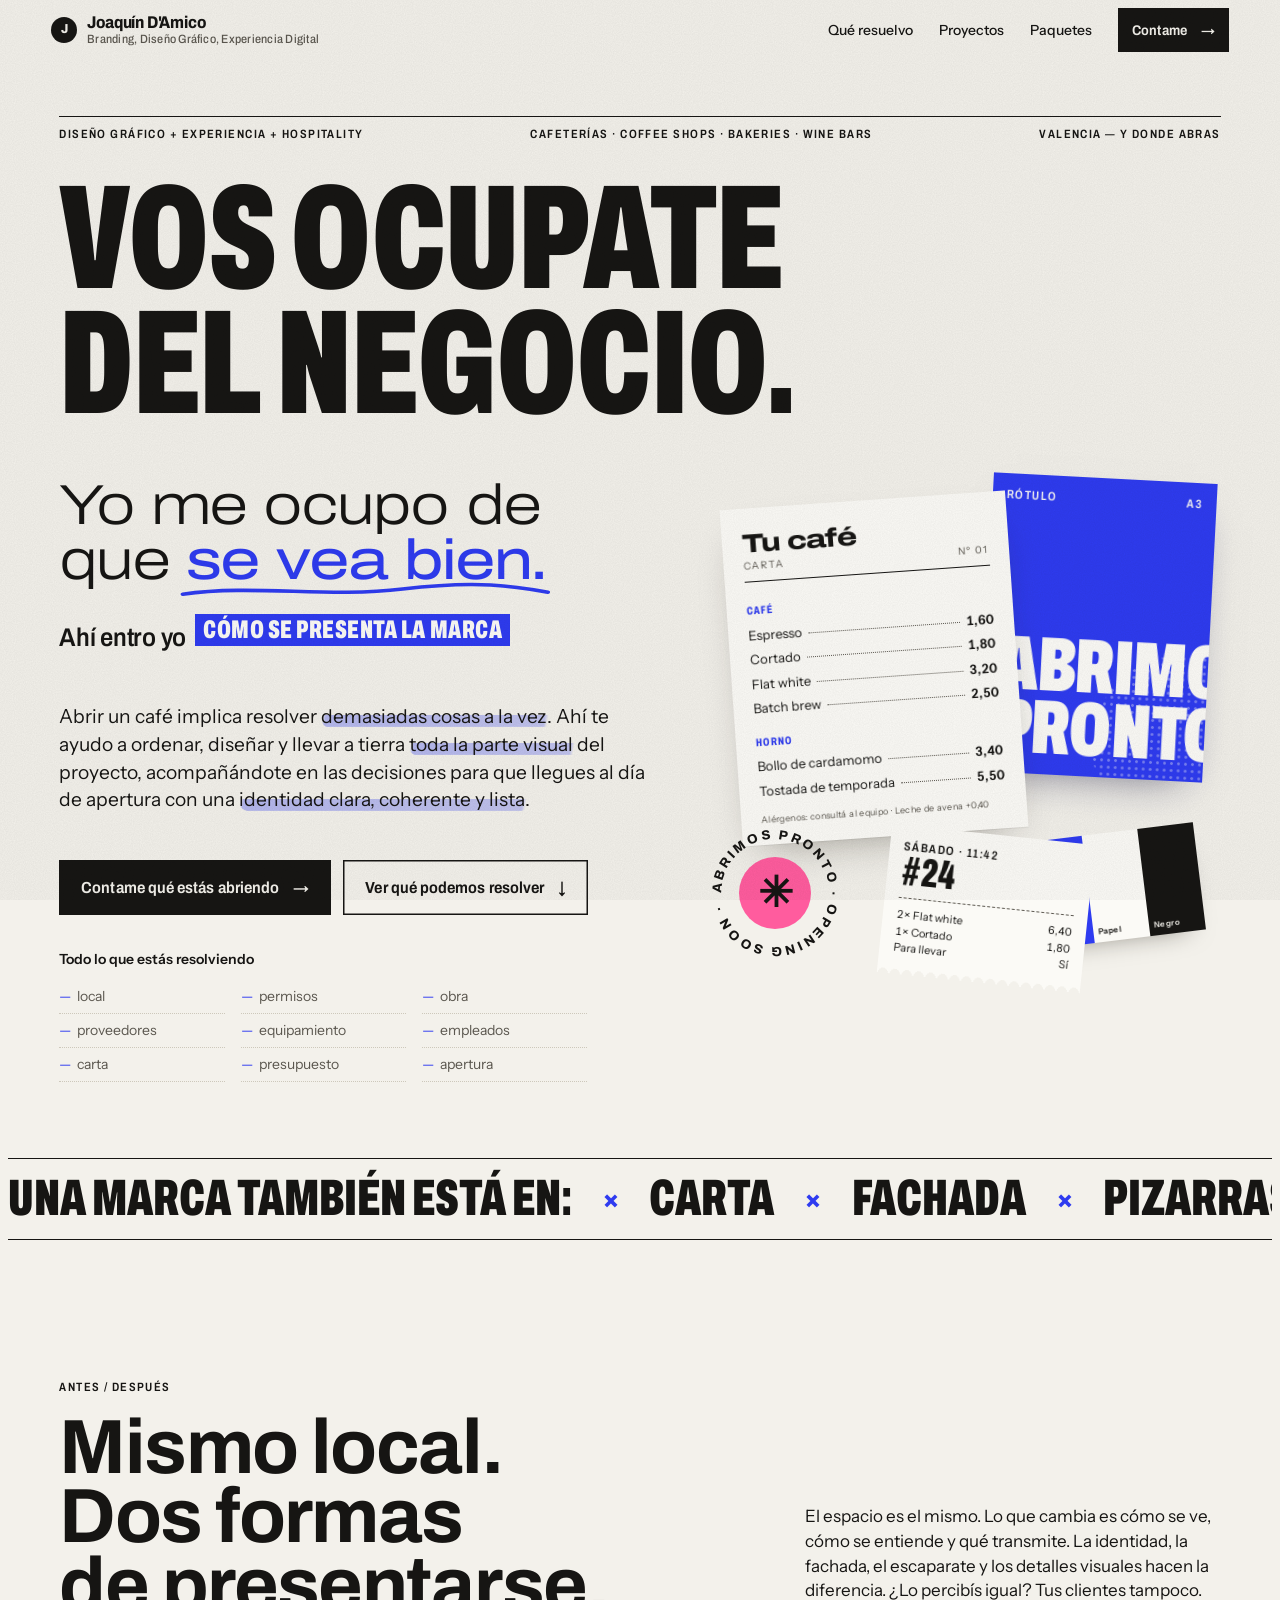
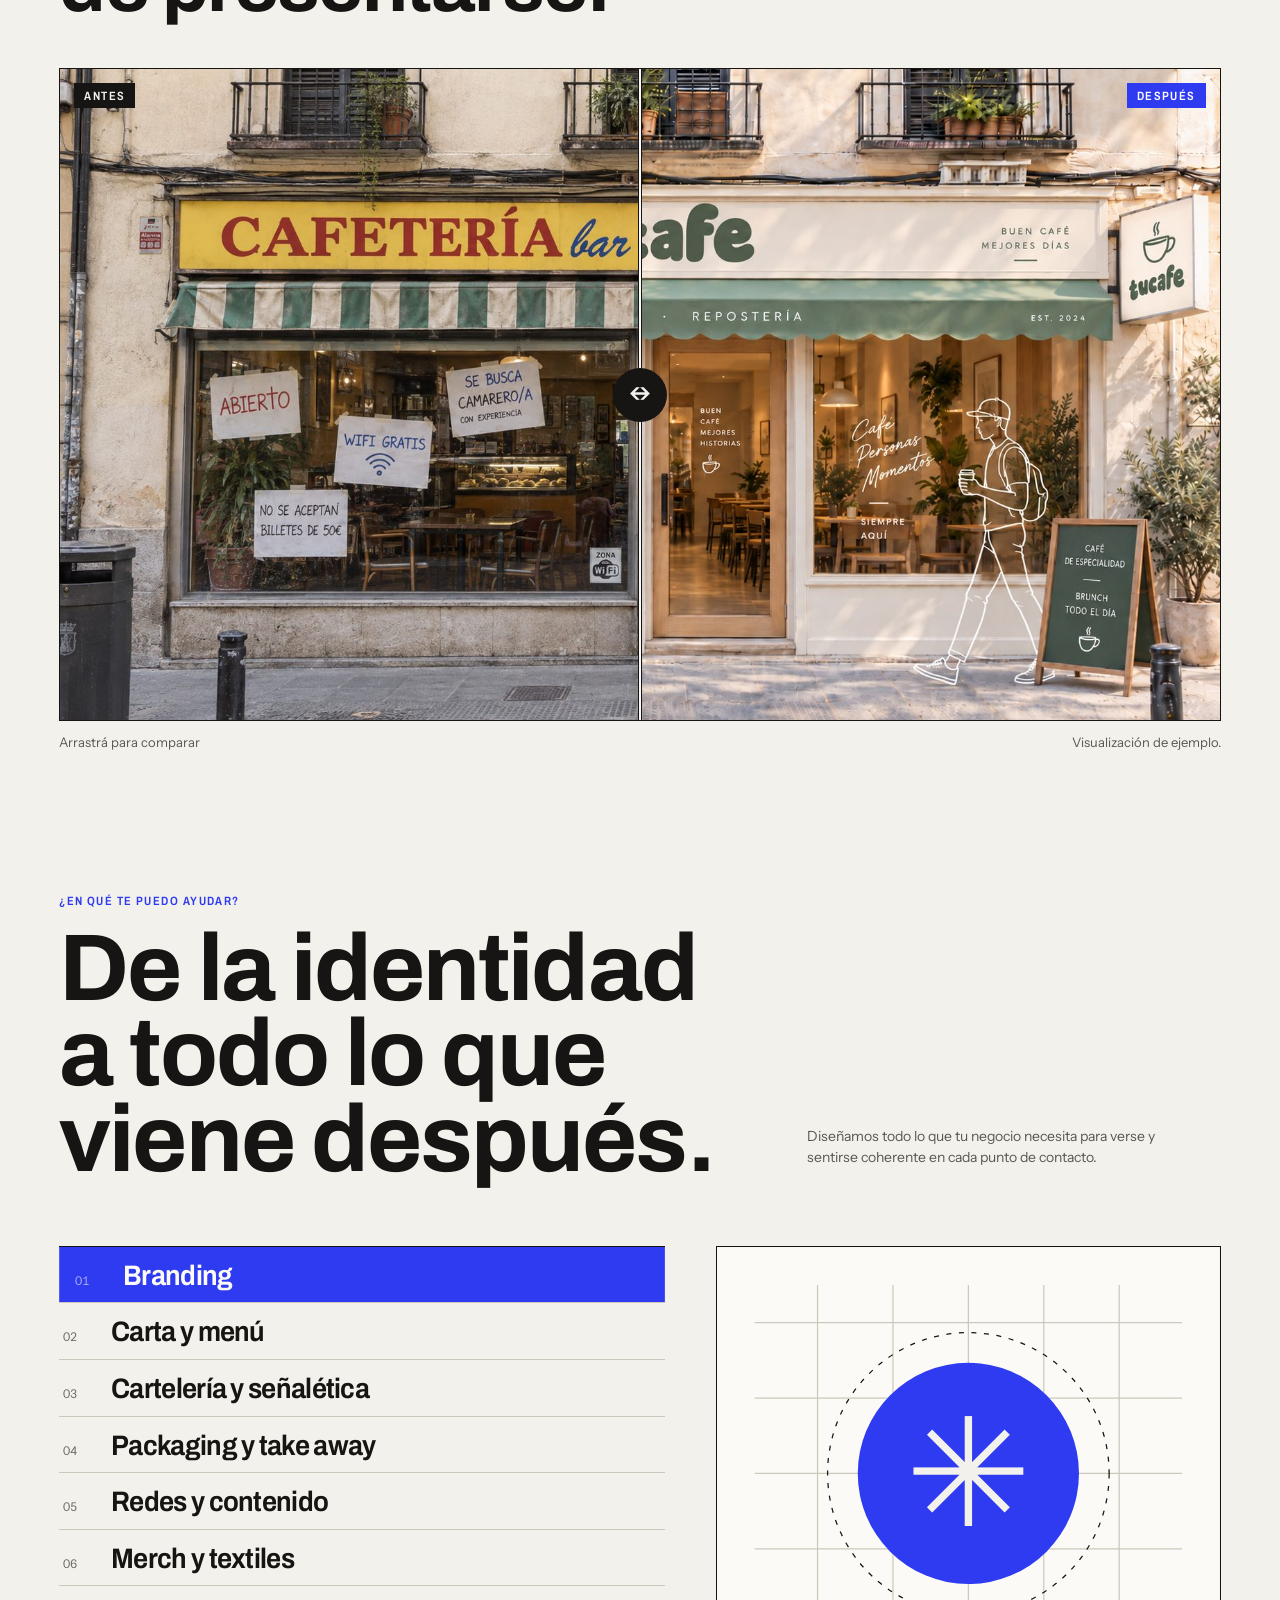
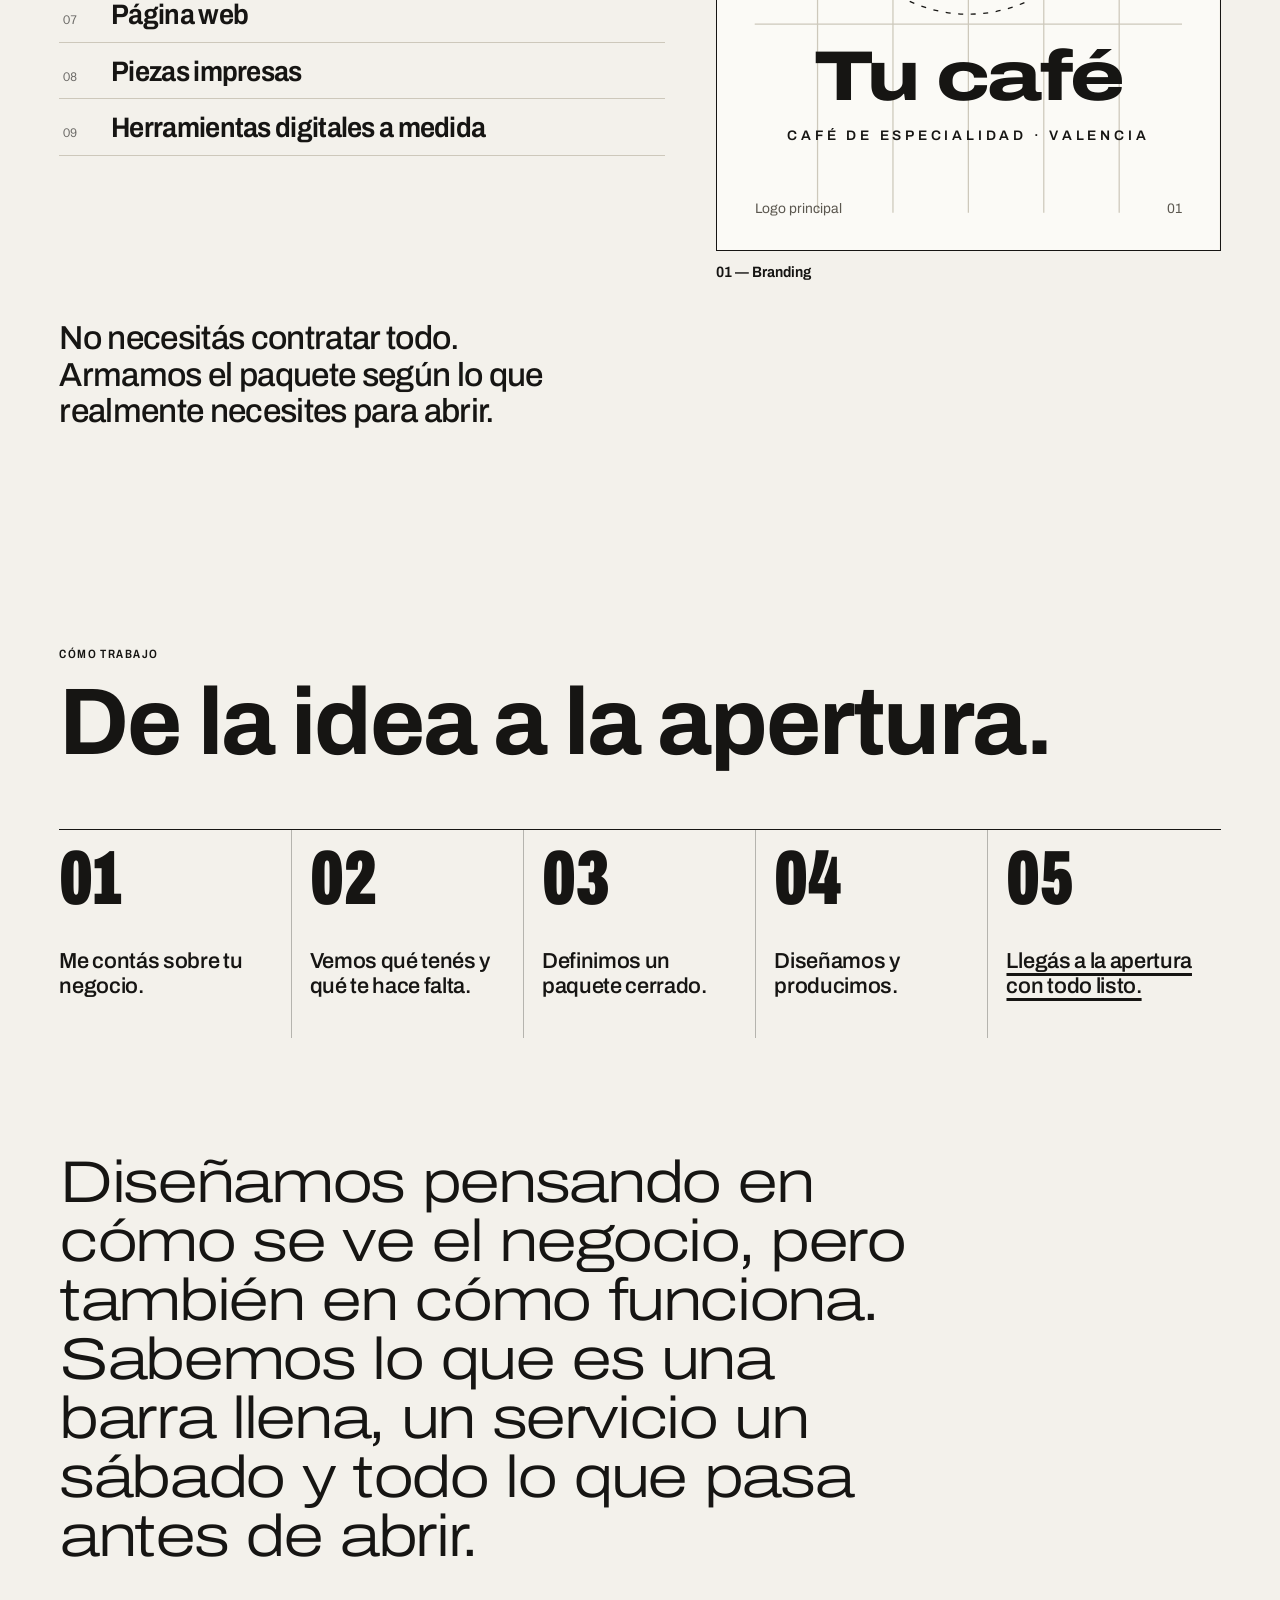
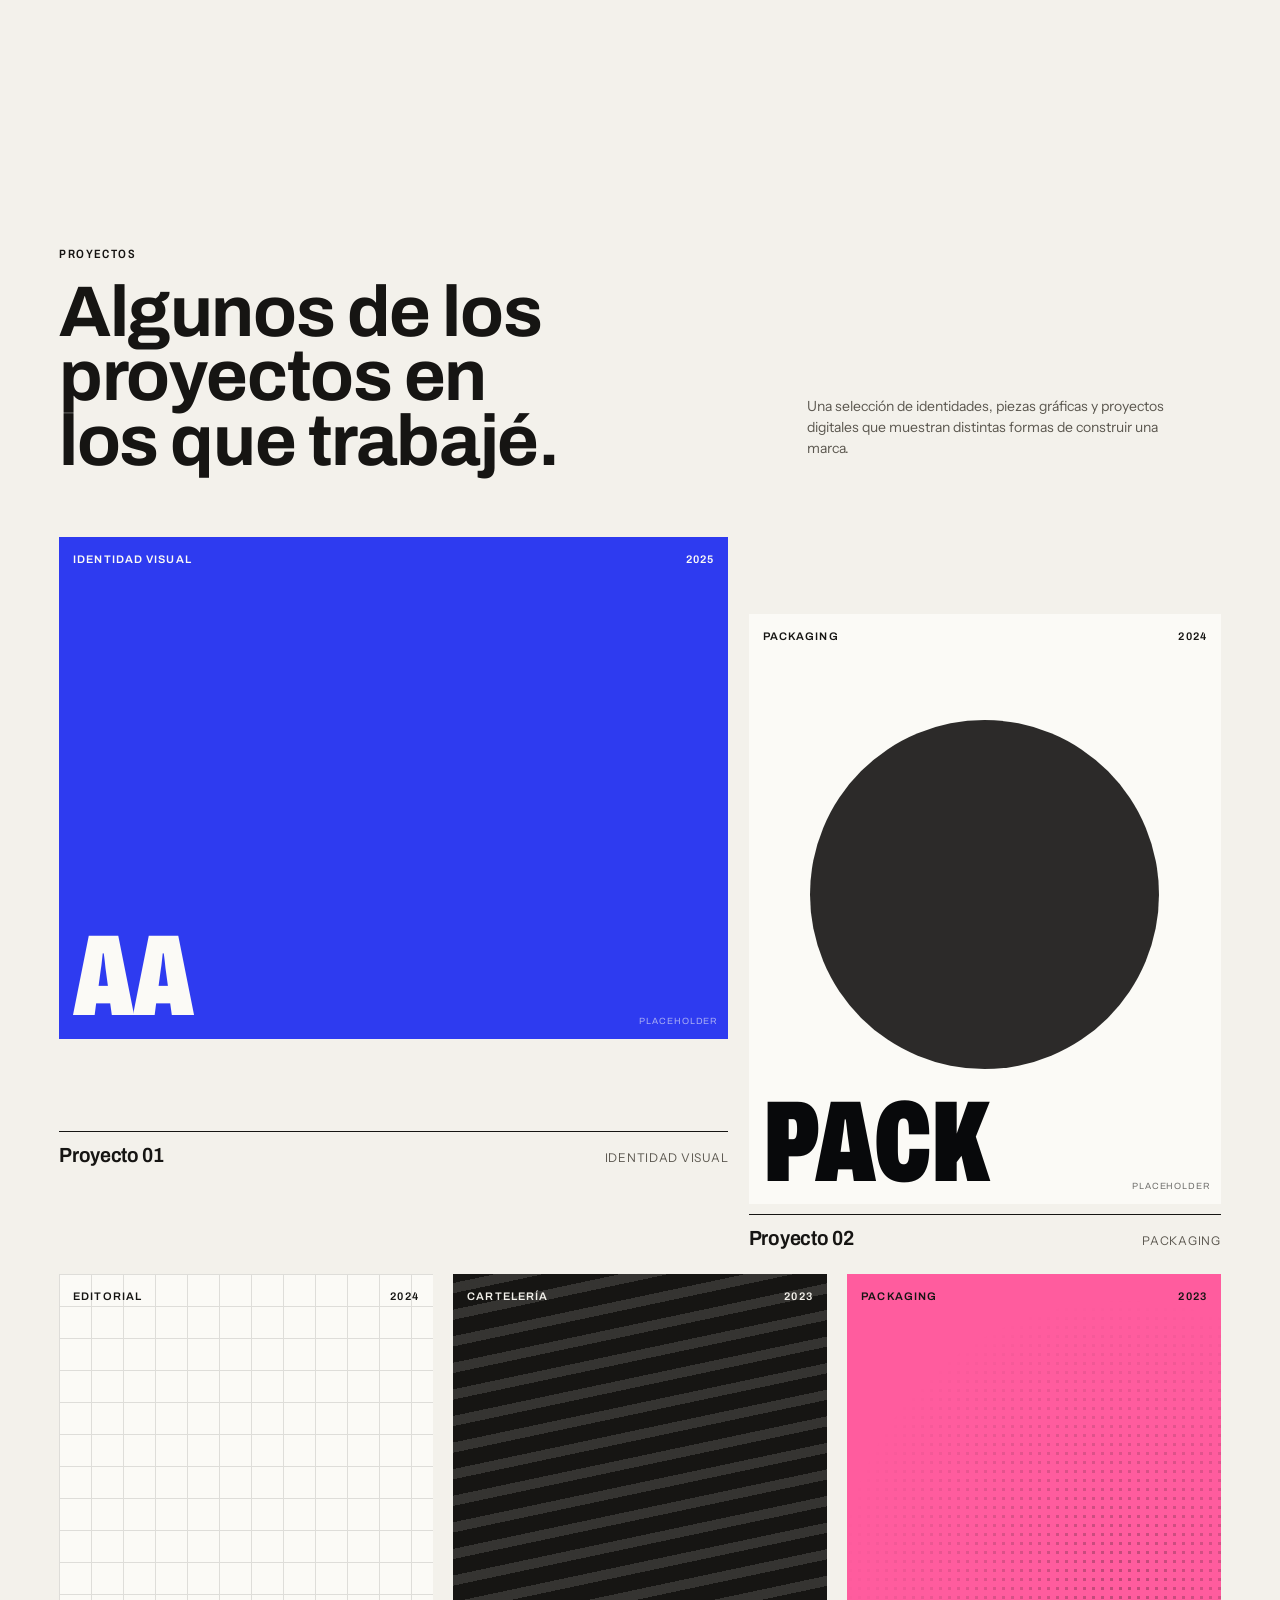
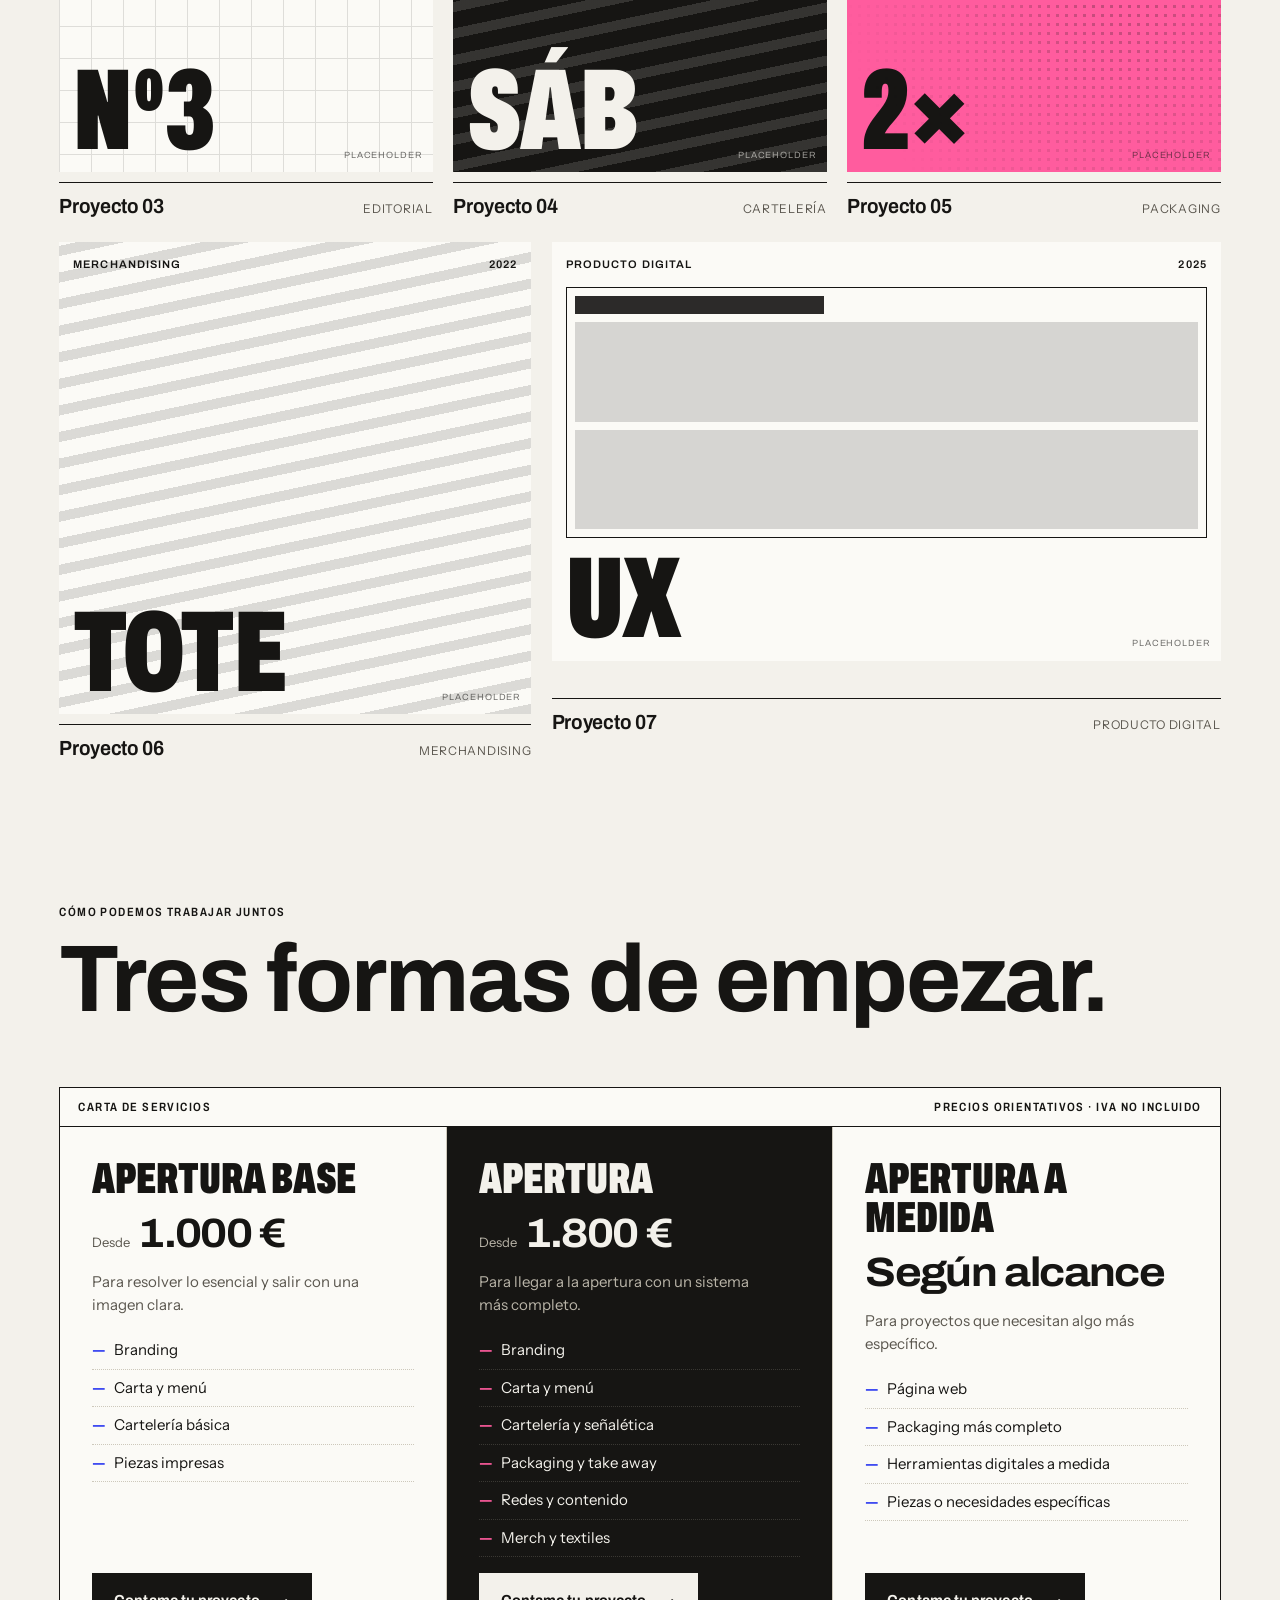
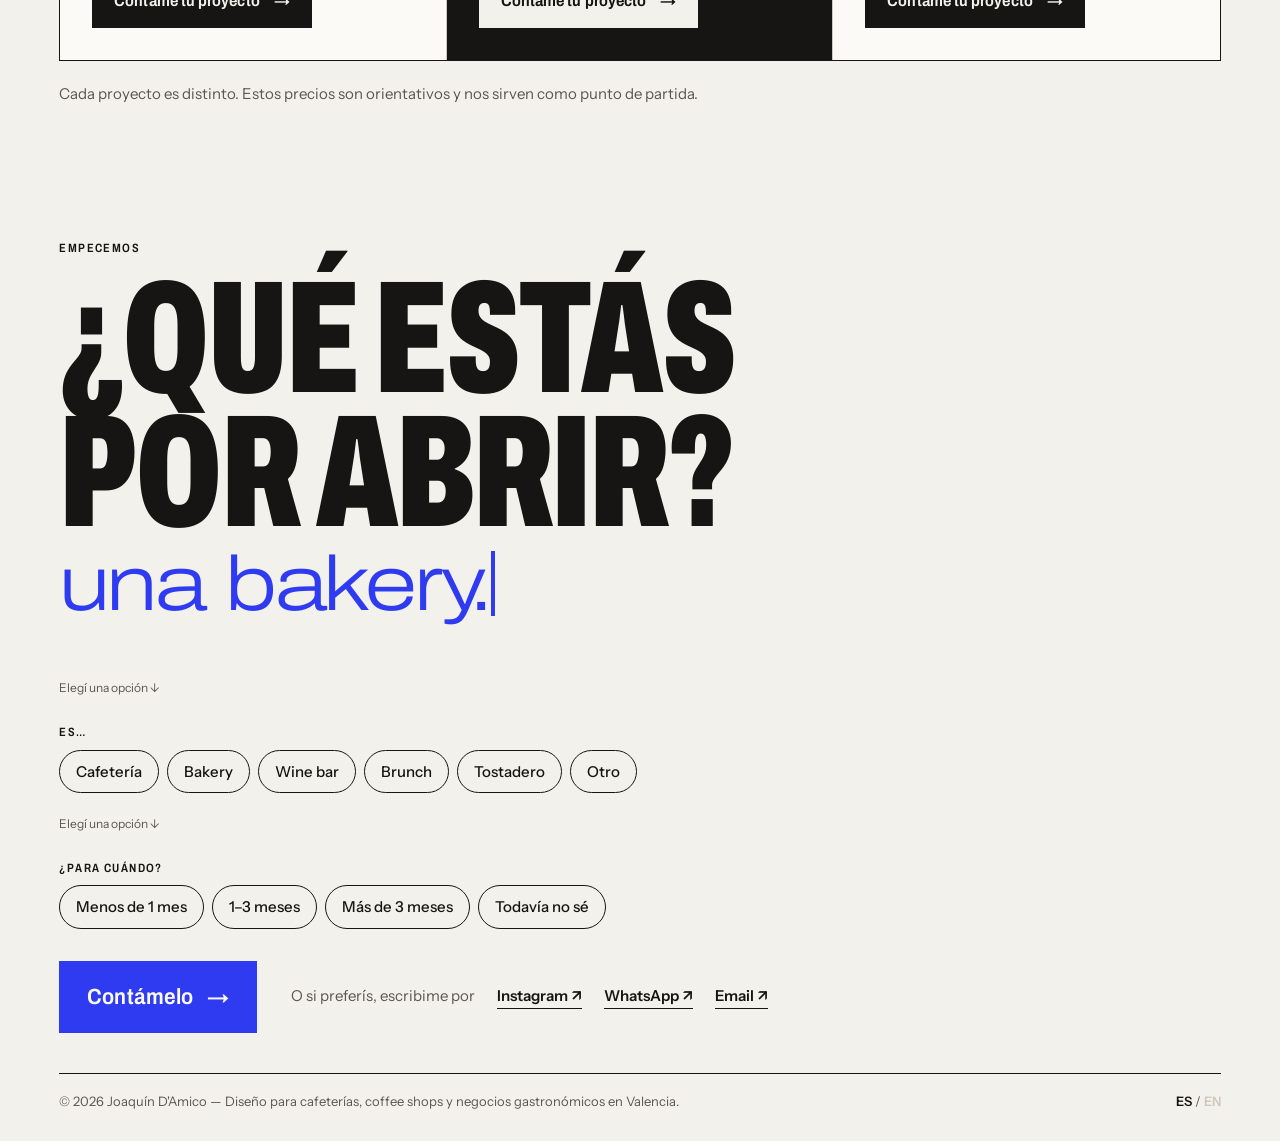
==== commit a56a2e34: "Reescribir copy y ajustar jerarquía/estructura en todo el sitio Aplicado a index.html, /ig/ y /corta" ====
--- a/corta/index.html
+++ b/corta/index.html
@@ -16,7 +16,7 @@
 <meta property="og:image" content="https://tudominio.com/img/og.jpg">
 <meta name="twitter:card" content="summary_large_image">
 <meta name="theme-color" content="#F3F1EB">
-<link rel="icon" href="data:image/svg+xml,<svg xmlns=%22http://www.w3.org/2000/svg%22 viewBox=%220 0 100 100%22><text y=%22.9em%22 font-size=%2290%22>✳</text></svg>">
+<link rel="icon" href="data:image/svg+xml,<svg xmlns=%22http://www.w3.org/2000/svg%22 viewBox=%220 0 100 100%22><circle cx=%2250%22 cy=%2250%22 r=%2248%22 fill=%22%23161513%22/><text x=%2250%22 y=%2270%22 font-family=%22Georgia,serif%22 font-weight=%22700%22 font-size=%2260%22 text-anchor=%22middle%22 fill=%22%23F3F1EB%22>J</text></svg>">
 <link rel="preconnect" href="https://fonts.googleapis.com">
 <link rel="preconnect" href="https://fonts.gstatic.com" crossorigin>
 <link rel="stylesheet" href="https://fonts.googleapis.com/css2?family=Archivo:wdth,wght@62..125,300..900&family=Instrument+Sans:ital,wght@0,400..700;1,400&display=swap">
--- a/css/styles.css
+++ b/css/styles.css
@@ -52,7 +52,7 @@
 
 .sec-head{display:grid;grid-template-columns:minmax(0,1fr);gap:18px;padding-block:clamp(72px,11vw,150px) clamp(32px,5vw,64px)}
 .sec-head .lab{display:flex;gap:10px;align-items:center}
-.sec-head .lab::before{content:"";width:28px;height:2px;background:currentColor}
+.lab-accent{color:var(--accent)}
 .h2{font-size:clamp(40px,7.4vw,118px)}
 
 /* ---------- buttons ---------- */
@@ -78,14 +78,16 @@
 .site-head{position:fixed;top:0;left:0;right:0;z-index:50;padding-top:env(safe-area-inset-top,0px);transition:background .3s,box-shadow .3s}
 .site-head.scrolled{background:color-mix(in srgb,var(--paper) 88%,transparent);backdrop-filter:blur(8px);-webkit-backdrop-filter:blur(8px);box-shadow:0 1px 0 var(--rule)}
 .site-head .wrap{height:var(--head-h);display:flex;align-items:center;justify-content:space-between;gap:16px}
-.brand{text-decoration:none;display:flex;align-items:baseline;gap:10px;font-family:var(--f-display);font-weight:750;font-variation-settings:"wdth" 88;font-size:17px;letter-spacing:-.01em;white-space:nowrap}
-.brand small{font-weight:500;font-size:12px;color:var(--ink-2);letter-spacing:.02em}
+.brand{text-decoration:none;display:flex;align-items:center;gap:10px;font-family:var(--f-display);font-weight:750;font-variation-settings:"wdth" 88;font-size:17px;letter-spacing:-.01em;white-space:nowrap;min-width:0}
+.brand-mark{display:inline-flex;align-items:center;justify-content:center;width:26px;height:26px;flex:none;border-radius:50%;background:var(--ink);color:var(--paper);font-family:var(--f-display);font-weight:800;font-size:13px}
+.brand-name{display:flex;flex-direction:column;line-height:1.15;min-width:0;white-space:normal}
+.brand small{font-weight:500;font-size:12px;color:var(--ink-2);letter-spacing:.02em;white-space:normal}
 .nav{display:flex;gap:26px;align-items:center}
 .nav a.nl{text-decoration:none;font-size:14px;font-weight:500;position:relative}
 .nav a.nl::after{content:"";position:absolute;left:0;right:0;bottom:-3px;height:1.5px;background:var(--accent);transform:scaleX(0);transform-origin:right;transition:transform .3s var(--ease)}
 .nav a.nl:hover::after{transform:scaleX(1);transform-origin:left}
 .nav .btn{padding:10px 14px 9px;font-size:14px;min-height:44px}
-@media (max-width:860px){.nav a.nl,.brand small{display:none}}
+@media (max-width:860px){.nav a.nl{display:none}}
 
 /* ============ HERO ============ */
 .hero{padding-top:calc(var(--head-h) + clamp(18px,4vw,48px));position:relative}
@@ -94,9 +96,12 @@
 @media (max-width:640px){.hero-meta span:not(:first-child){display:none}}
 .hero-title .l1{display:block;font-size:clamp(58px,11.6vw,196px);line-height:.84}
 .hero .l2{display:block;margin:0;font-size:clamp(32px,4.4vw,72px);line-height:.98;max-width:15ch}
-.owner{margin:0;font-size:15px;color:var(--ink-2);max-width:48ch;display:flex;flex-wrap:wrap;gap:6px;align-items:center}
-.owner s{display:inline-block;border:1px solid var(--rule);padding:3px 9px 2px;border-radius:99px;text-decoration:none;font-size:13px;color:var(--ink)}
-.owner b{font-weight:600;color:var(--ink)}
+.owner{margin-top:8px;display:grid;gap:10px;max-width:48ch}
+.owner-label{font-weight:600;color:var(--ink);font-size:14px}
+.owner-grid{list-style:none;margin:0;padding:0;display:grid;grid-template-columns:repeat(2,minmax(0,1fr));gap:0 16px}
+@media (min-width:480px){.owner-grid{grid-template-columns:repeat(3,minmax(0,1fr))}}
+.owner-grid li{padding:6px 0;border-bottom:1px dotted var(--rule);font-size:14px;color:var(--ink-2);display:flex;align-items:baseline;gap:6px}
+.owner-grid li::before{content:"—";color:var(--accent)}
 .hero .l2 .mark{position:relative;white-space:nowrap;color:var(--accent);font-weight:450}
 .hero .l2 .mark svg{position:absolute;left:-2%;bottom:-.16em;width:104%;height:.36em;overflow:visible}
 .hero .l2 .mark path{fill:none;stroke:var(--accent);stroke-width:3.5;stroke-linecap:round;stroke-dasharray:420;stroke-dashoffset:420;animation:draw 1.2s .9s var(--ease) forwards}
@@ -156,11 +161,8 @@
 /* ============ MARQUEE ============ */
 .marquee{border-block:1.5px solid var(--ink);overflow:hidden;background:var(--paper);padding-block:14px;position:relative}
 .marquee-track{display:flex;width:max-content;animation:mq 38s linear infinite}
-.marquee.rev .marquee-track{animation-direction:reverse;animation-duration:44s}
 .marquee-track span{font-family:var(--f-display);font-variation-settings:"wdth" 62;font-weight:850;font-size:clamp(28px,4vw,54px);text-transform:uppercase;line-height:1;padding-right:.6em;white-space:nowrap;display:flex;align-items:center;gap:.6em}
-.marquee-track span::after{content:"✳";color:var(--accent);font-size:.6em}
-.marquee.alt{background:var(--ink);color:var(--paper);border-color:var(--ink)}
-.marquee.alt span::after{color:var(--ink-b)}
+.marquee-track span::after{content:"×";color:var(--accent);font-size:.6em}
 @keyframes mq{to{transform:translateX(-50%)}}
 .marquee:hover .marquee-track{animation-play-state:paused}
 
@@ -211,14 +213,13 @@
 .svc-cap span{color:var(--ink-2)}
 .svc-list{list-style:none;margin:0;padding:0;display:grid;grid-template-columns:minmax(0,1fr);border-top:1.5px solid var(--ink)}
 .svc{position:relative;border-bottom:1px solid var(--rule);overflow:hidden}
-.svc-in{position:relative;display:grid;grid-template-columns:36px minmax(0,1fr) auto;gap:12px;align-items:baseline;padding:14px 4px 12px;cursor:default;z-index:1;transition:color .3s,padding .45s var(--ease)}
+.svc-in{position:relative;display:grid;grid-template-columns:36px minmax(0,1fr);gap:12px;align-items:baseline;padding:14px 4px 12px;cursor:default;z-index:1;transition:color .3s,padding .45s var(--ease)}
 .svc::before{content:"";position:absolute;inset:0;background:var(--accent);clip-path:inset(0 100% 0 0);transition:clip-path .55s var(--ease)}
 .svc.on::before{clip-path:inset(0 0 0 0)}
 .svc.on .svc-in{color:var(--on-accent);padding-left:16px}
 .svc{cursor:pointer}
 .svc-n{font-size:12px;font-variant-numeric:tabular-nums;color:inherit;opacity:.6}
 .svc-name{font-family:var(--f-display);font-variation-settings:"wdth" 92;font-weight:650;font-size:clamp(21px,2.2vw,32px);letter-spacing:-.025em;line-height:1.05}
-.svc-tag{font-size:11px;letter-spacing:.08em;text-transform:uppercase;white-space:nowrap;opacity:.75}
 .svc-note{display:flex;flex-wrap:wrap;gap:20px 40px;align-items:center;justify-content:space-between;padding-block:36px 0}
 .svc-note p{font-family:var(--f-display);font-variation-settings:"wdth" 100;font-weight:500;font-size:clamp(22px,2.6vw,36px);line-height:1.1;letter-spacing:-.02em;margin:0;max-width:26ch}
 .preview{position:fixed;left:0;top:0;z-index:40;width:220px;aspect-ratio:4/5;pointer-events:none;opacity:0;transform:translate3d(var(--mx,0),var(--my,0),0) rotate(var(--pr,-4deg)) scale(.85);transition:opacity .25s,transform .35s var(--ease);box-shadow:0 30px 50px -25px rgba(0,0,0,.5)}
@@ -423,7 +424,9 @@
 .chip input{position:absolute;opacity:0;width:1px;height:1px}
 .chip span{display:inline-block;padding:10px 16px 9px;border:1.5px solid var(--ink);font-weight:500;font-size:15px;transition:background .2s,color .2s,transform .3s var(--ease);cursor:pointer;border-radius:99px}
 .chip span:hover{transform:rotate(-2deg)}
-.chip input:checked+span{background:var(--ink);color:var(--paper)}
+.chip input:checked+span{background:var(--accent);color:var(--on-accent)}
+.chip input:checked+span::before{content:"✓ "}
+.pick-hint{font-size:12px;color:var(--ink-2);margin:0 0 6px}
 .chip input:focus-visible+span{outline:2px solid var(--accent);outline-offset:2px}
 .final-cta{display:flex;flex-wrap:wrap;align-items:center;gap:18px 34px;margin-top:10px}
 .final-cta .btn{font-size:clamp(18px,1.8vw,22px);padding:20px 28px 19px}
@@ -487,7 +490,7 @@
   .hero-meta{margin-bottom:14px}
   .hero-grid{margin-top:18px;gap:28px}
   .hero-copy{gap:18px}
-  .hero-copy .l2{order:1}.hero-copy .owner{order:2}.hero-copy .cta-row{order:3}.hero-copy .ticker-line{order:4}.hero-copy .lead{order:5}
+  .hero-copy .l2{order:1}.hero-copy .cta-row{order:2}.hero-copy .ticker-line{order:3}.hero-copy .lead{order:4}.hero-copy .owner{order:5}
   .cta-row .btn{flex:1 1 100%;justify-content:space-between;min-height:54px}
   /* collage más ordenado */
   .collage{height:390px;margin-inline:0}
@@ -513,7 +516,7 @@
   .pk .btn{justify-self:stretch;justify-content:space-between}
   /* toques cómodos */
   .alts{gap:10px}
-  .alts a{display:inline-flex;align-items:center;min-height:44px;padding:0 14px;border:1.5px solid var(--ink);border-radius:99px;background:none}
+  .alts a{display:inline-flex;align-items:center;min-height:44px;padding:0 4px}
   .alts span{flex-basis:100%}
   .final-cta .btn{flex:1 1 100%;justify-content:space-between}
   .final h2{font-size:clamp(50px,15vw,80px)}
